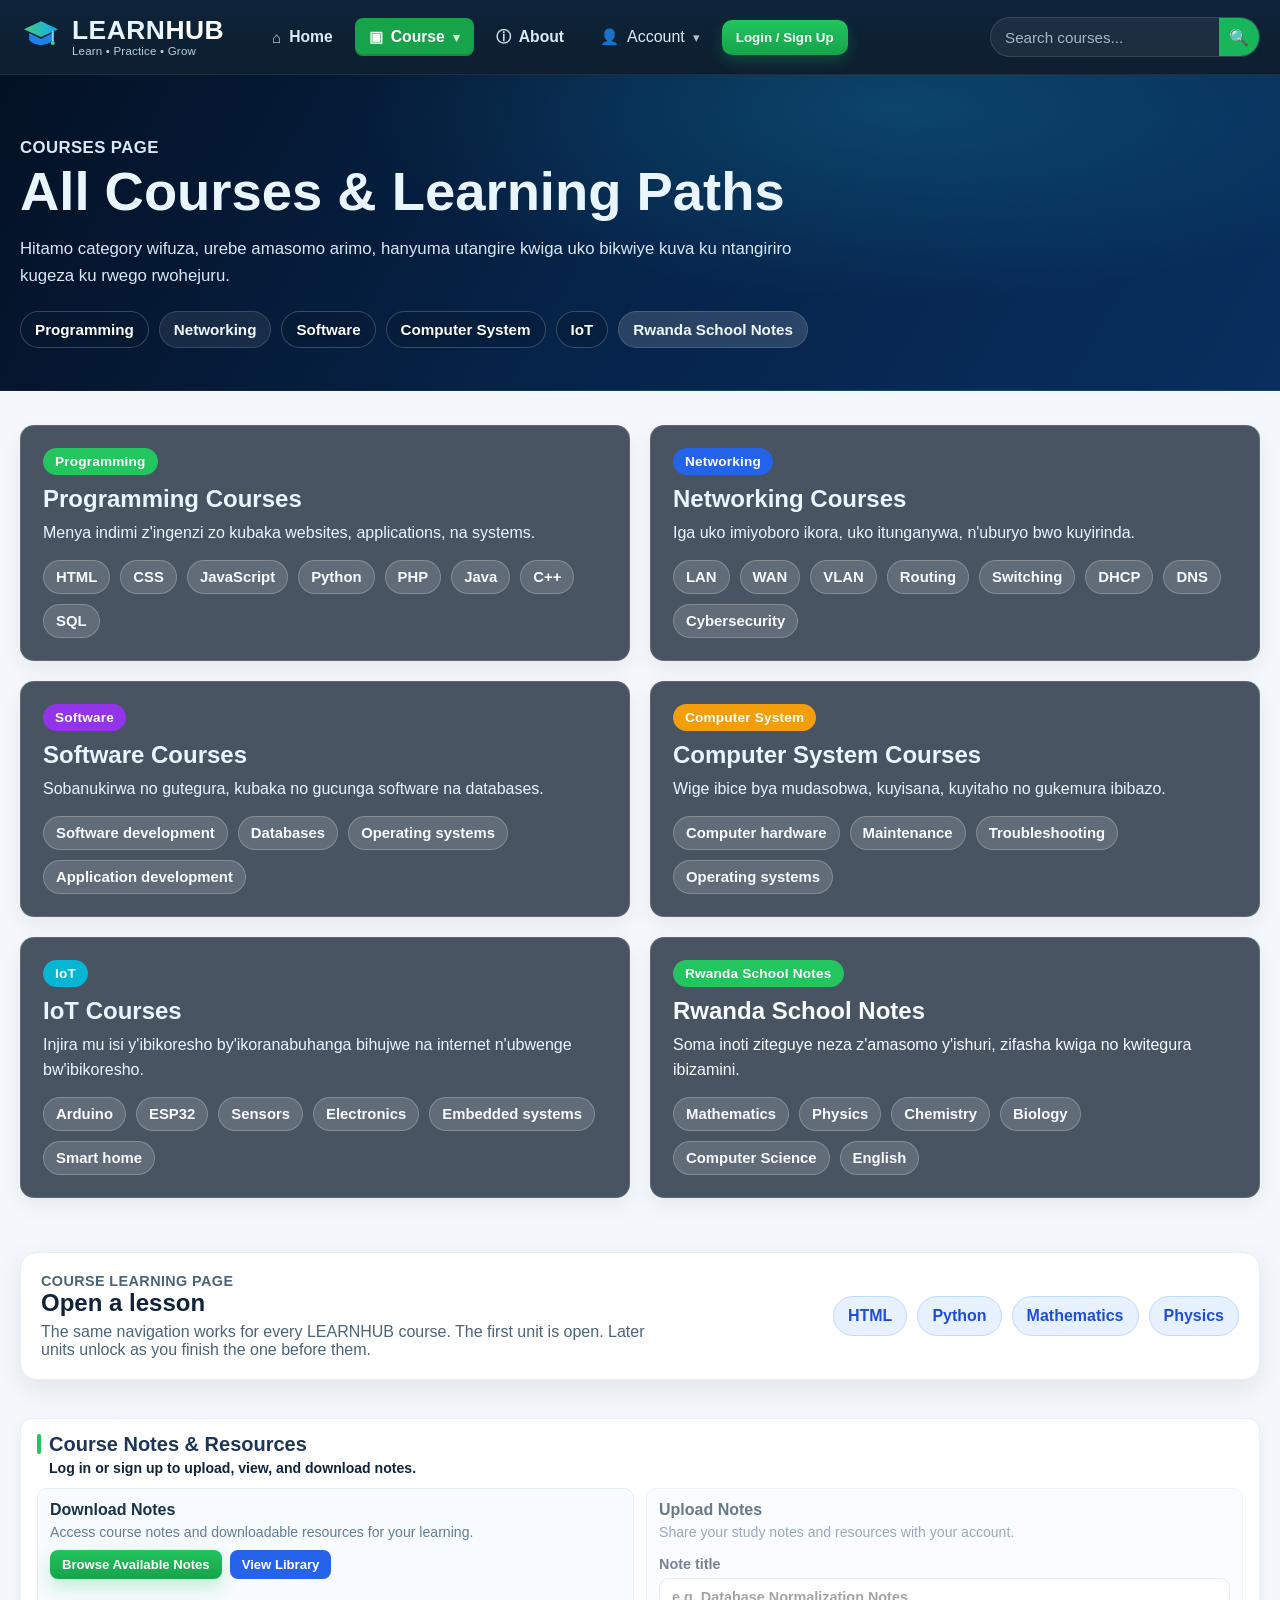
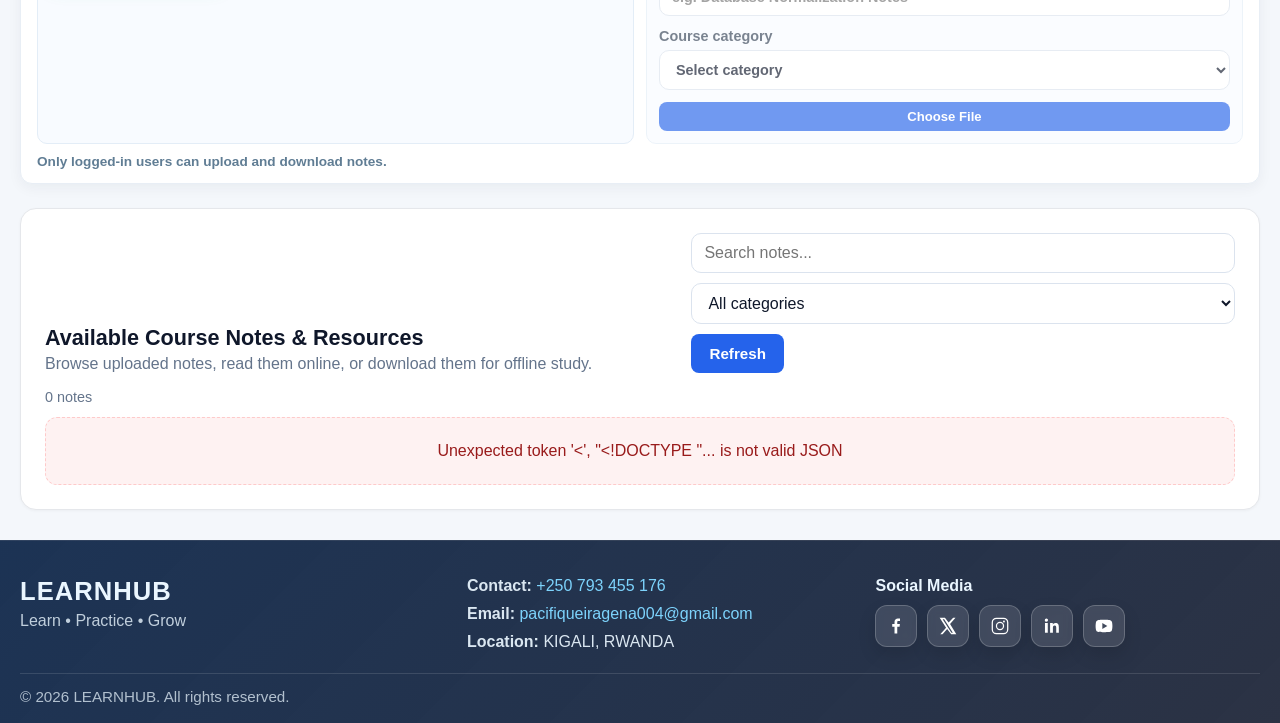
==== courses.html @ c5e8fd2b "Add files via upload" ====
<!DOCTYPE html>
<html lang="en">
<head>
  <meta charset="UTF-8">
  <meta name="viewport" content="width=device-width, initial-scale=1.0">
  <title>Courses - LEARNHUB</title>
  <link rel="stylesheet" href="../styles.css">
</head>
<body>
  <header class="site-header">
    <div class="container nav-wrap">
      <a class="brand" href="../index.html">
        <span class="brand-mark" aria-hidden="true">
          <svg viewBox="0 0 64 64" role="img" aria-label="LearnHub logo">
            <defs>
              <linearGradient id="cap" x1="0" x2="1">
                <stop offset="0" stop-color="#43d17a"/>
                <stop offset="1" stop-color="#0aa5ff"/>
              </linearGradient>
            </defs>
            <path d="M32 8 6 20l26 12 26-12L32 8Z" fill="url(#cap)"/>
            <path d="M14 26v10c0 2 8 8 18 8s18-6 18-8V26L32 35 14 26Z" fill="#1f8fff" opacity=".9"/>
            <path d="M50 24v14" stroke="#7fd3ff" stroke-width="3" stroke-linecap="round"/>
            <circle cx="50" cy="41" r="3" fill="#43d17a"/>
          </svg>
        </span>
        <span class="brand-text">
          <span class="brand-name">LEARN<span>HUB</span></span>
          <span class="brand-tag">Learn • Practice • Grow</span>
        </span>
      </a>

      <nav class="main-nav" aria-label="Primary">
        <a class="nav-link" href="../index.html"><span class="nav-icon">⌂</span> Home</a>
        <a class="nav-link active" href="courses.html"><span class="nav-icon">▣</span> Course <span class="caret">▾</span></a>
        <a class="nav-link" href="#"><span class="nav-icon">ⓘ</span> About</a>
        <div class="account-menu" data-account-menu>
          <button type="button" class="nav-link account-toggle" data-account-toggle aria-expanded="false" aria-haspopup="true">
            <span class="nav-icon">👤</span> <span data-auth-user-label>Account</span> <span class="caret">▾</span>
          </button>
          <div class="account-panel" role="menu" aria-label="Account menu">
            <div class="account-panel-header">
              <div>
                <p class="account-name" data-auth-user-name>Guest</p>
                <p class="account-role" data-auth-user-email>Not signed in</p>
              </div>
              <button type="button" class="account-close" data-account-close aria-label="Close account menu">×</button>
            </div>
            <div class="account-divider"></div>
            <a href="#" class="account-item" role="menuitem">
              <span class="account-item-left"><span class="account-item-icon">⚙</span><span>Settings</span></span>
              <span class="account-chevron">›</span>
            </a>
            <a href="#" class="account-item" role="menuitem" data-open-auth="login" data-auth-show="logged-out">
              <span class="account-item-left"><span class="account-item-icon">⇢</span><span>Login / Sign Up</span></span>
              <span class="account-chevron">›</span>
            </a>
            <a href="#" class="account-item" role="menuitem" data-logout data-auth-show="logged-in" hidden>
              <span class="account-item-left"><span class="account-item-icon">⎋</span><span>Sign Out</span></span>
              <span class="account-chevron">›</span>
            </a>
            <a href="#" class="account-item" role="menuitem">
              <span class="account-item-left"><span class="account-item-icon">📖</span><span>LeadManager Support</span></span>
              <span class="account-external">↗</span>
            </a>
            <div class="account-manager">
              <p class="account-manager-label">Account access</p>
              <p class="account-manager-name" data-auth-show="logged-out">Sign in to upload and download notes.</p>
              <p class="account-manager-name" data-auth-show="logged-in" hidden>All learning tasks are available.</p>
            </div>
          </div>
        </div>
        <button type="button" class="nav-auth-btn" data-open-auth="login" data-auth-show="logged-out">Login / Sign Up</button>
      </nav>

      <form class="search" role="search" onsubmit="event.preventDefault();">
        <input type="search" placeholder="Search courses..." aria-label="Search courses">
        <button type="submit" aria-label="Search">🔍</button>
      </form>
    </div>
  </header>

  <main class="courses-page">
    <section class="page-hero">
      <div class="container">
        <p class="page-kicker">Courses Page</p>
        <h1>All Courses &amp; Learning Paths</h1>
        <p>Hitamo category wifuza, urebe amasomo arimo, hanyuma utangire kwiga uko bikwiye kuva ku ntangiriro kugeza ku rwego rwohejuru.</p>
        <div class="quick-links" aria-label="Course categories">
          <a href="#programming">Programming</a>
          <a href="#networking">Networking</a>
          <a href="#software">Software</a>
          <a href="#computer-system">Computer System</a>
          <a href="#iot">IoT</a>
          <a href="#rwanda-school-notes">Rwanda School Notes</a>
        </div>
      </div>
    </section>

    <section class="page-section">
      <div class="container">
        <div class="category-list">
          <article class="category-card" id="programming">
            <div class="category-head">
              <span class="category-badge green">Programming</span>
              <h3>Programming Courses</h3>
            </div>
            <p>Menya indimi z'ingenzi zo kubaka websites, applications, na systems.</p>
            <ul class="topic-chips">
              <li><a href="course.php?course=html">HTML</a></li>
              <li><a href="course.php?course=css">CSS</a></li>
              <li><a href="course.php?course=javascript">JavaScript</a></li>
              <li><a href="course.php?course=python">Python</a></li>
              <li><a href="course.php?course=php">PHP</a></li>
              <li><a href="course.php?course=java">Java</a></li>
              <li><a href="course.php?course=cpp">C++</a></li>
              <li><a href="course.php?course=sql">SQL</a></li>
            </ul>
          </article>

          <article class="category-card" id="networking">
            <div class="category-head">
              <span class="category-badge blue">Networking</span>
              <h3>Networking Courses</h3>
            </div>
            <p>Iga uko imiyoboro ikora, uko itunganywa, n'uburyo bwo kuyirinda.</p>
            <ul class="topic-chips">
              <li><a href="course.php?course=lan">LAN</a></li>
              <li><a href="course.php?course=wan">WAN</a></li>
              <li><a href="course.php?course=vlan">VLAN</a></li>
              <li><a href="course.php?course=routing">Routing</a></li>
              <li><a href="course.php?course=switching">Switching</a></li>
              <li><a href="course.php?course=dhcp">DHCP</a></li>
              <li><a href="course.php?course=dns">DNS</a></li>
              <li><a href="course.php?course=cybersecurity">Cybersecurity</a></li>
            </ul>
          </article>

          <article class="category-card" id="software">
            <div class="category-head">
              <span class="category-badge purple">Software</span>
              <h3>Software Courses</h3>
            </div>
            <p>Sobanukirwa no gutegura, kubaka no gucunga software na databases.</p>
            <ul class="topic-chips">
              <li><a href="course.php?course=software-development">Software development</a></li>
              <li><a href="course.php?course=databases">Databases</a></li>
              <li><a href="course.php?course=operating-systems">Operating systems</a></li>
              <li><a href="course.php?course=application-development">Application development</a></li>
            </ul>
          </article>

          <article class="category-card" id="computer-system">
            <div class="category-head">
              <span class="category-badge orange">Computer System</span>
              <h3>Computer System Courses</h3>
            </div>
            <p>Wige ibice bya mudasobwa, kuyisana, kuyitaho no gukemura ibibazo.</p>
            <ul class="topic-chips">
              <li><a href="course.php?course=computer-hardware">Computer hardware</a></li>
              <li><a href="course.php?course=maintenance">Maintenance</a></li>
              <li><a href="course.php?course=troubleshooting">Troubleshooting</a></li>
              <li><a href="course.php?course=computer-systems-os">Operating systems</a></li>
            </ul>
          </article>

          <article class="category-card" id="iot">
            <div class="category-head">
              <span class="category-badge teal">IoT</span>
              <h3>IoT Courses</h3>
            </div>
            <p>Injira mu isi y'ibikoresho by'ikoranabuhanga bihujwe na internet n'ubwenge bw'ibikoresho.</p>
            <ul class="topic-chips">
              <li><a href="course.php?course=arduino">Arduino</a></li>
              <li><a href="course.php?course=esp32">ESP32</a></li>
              <li><a href="course.php?course=sensors">Sensors</a></li>
              <li><a href="course.php?course=electronics">Electronics</a></li>
              <li><a href="course.php?course=embedded-systems">Embedded systems</a></li>
              <li><a href="course.php?course=smart-home">Smart home</a></li>
            </ul>
          </article>

          <article class="category-card" id="rwanda-school-notes">
            <div class="category-head">
              <span class="category-badge green">Rwanda School Notes</span>
              <h3>Rwanda School Notes</h3>
            </div>
            <p>Soma inoti ziteguye neza z'amasomo y'ishuri, zifasha kwiga no kwitegura ibizamini.</p>
            <ul class="topic-chips">
              <li><a href="course.php?course=mathematics-notes">Mathematics</a></li>
              <li><a href="course.php?course=physics-notes">Physics</a></li>
              <li><a href="course.php?course=chemistry-notes">Chemistry</a></li>
              <li><a href="course.php?course=biology-notes">Biology</a></li>
              <li><a href="course.php?course=computer-science-notes">Computer Science</a></li>
              <li><a href="course.php?course=english-notes">English</a></li>
            </ul>
          </article>
        </div>
      </div>
    </section>

    <section class="page-section">
      <div class="container">
        <div class="learning-shortcuts">
          <div>
            <p class="page-kicker">Course learning page</p>
            <h2>Open a lesson</h2>
            <p>The same navigation works for every LEARNHUB course. The first unit is open. Later units unlock as you finish the one before them.</p>
          </div>
          <div class="shortcut-row">
            <a href="course.php?course=html">HTML</a>
            <a href="course.php?course=python">Python</a>
            <a href="course.php?course=mathematics">Mathematics</a>
            <a href="course.php?course=physics">Physics</a>
          </div>
        </div>
      </div>
    </section>

    <section class="page-section notes-footer-section" id="notes">
      <div class="container">
        <div class="notes-app" data-notes-app>
          <div class="notes-access notes-compact">
            <div class="notes-access-head">
              <div>
                <h2><span class="accent-bar"></span>Course Notes &amp; Resources</h2>
                <p class="auth-status" data-notes-auth-status>Log in or sign up to upload and download notes.</p>
              </div>
            </div>
            <div class="notes-actions">
              <div class="notes-card">
                <h3>Download Notes</h3>
                <p>Access course notes and downloadable resources for your learning.</p>
                <div class="notes-btn-row">
                  <a href="#available-notes" class="btn btn-primary small">Browse Available Notes</a>
                  <a href="#available-notes" class="btn btn-secondary-dark small">View Library</a>
                </div>
              </div>
              <div class="notes-card" data-notes-auth-required>
                <h3>Upload Notes</h3>
                <p>Share your study notes and resources with your account.</p>
                <div class="notes-upload-form">
                  <label class="notes-field"><span>Note title</span><input type="text" data-note-title maxlength="200" placeholder="e.g. Database Normalization Notes"></label>
                  <label class="notes-field"><span>Course category</span>
                    <select data-note-category>
                      <option value="">Select category</option>
                      <option value="Programming">Programming</option>
                      <option value="Networking">Networking</option>
                      <option value="Software">Software</option>
                      <option value="Computer System">Computer System</option>
                      <option value="IoT">IoT</option>
                      <option value="Rwanda School Notes">Rwanda School Notes</option>
                      <option value="Other">Other</option>
                    </select>
                  </label>
                  <input type="file" data-note-file accept=".pdf,.doc,.docx,.ppt,.pptx,.txt,.jpg,.png" class="visually-hidden-file">
                  <button type="button" class="btn btn-secondary-dark small" data-note-pick>Choose File</button>
                  <div class="note-selected" data-note-selected style="display:none;">
                    <strong data-note-selected-name></strong>
                    <div class="note-selected-meta" data-note-selected-meta></div>
                  </div>
                  <button type="button" class="btn btn-primary small note-upload-submit" data-note-upload-btn style="display:none;">Upload Notes</button>
                  <div class="note-progress" data-note-progress style="display:none;">
                    <div class="note-progress-track"><div class="note-progress-bar" data-note-progress-bar></div></div>
                    <div class="note-progress-text" data-note-progress-text></div>
                  </div>
                  <div class="notes-msg" data-note-upload-msg style="display:none;"></div>
                </div>
              </div>
            </div>
            <p class="protected-hint" data-auth-show="logged-out">Only logged-in users can upload and download notes.</p>
          </div>

          <section class="notes-library" id="available-notes" aria-label="Available Course Notes and Resources">
            <div class="notes-library-head">
              <div>
                <h3>Available Course Notes &amp; Resources</h3>
                <p>Browse uploaded notes, read them online, or download them for offline study.</p>
              </div>
              <div class="notes-library-controls">
                <input type="search" data-notes-search placeholder="Search notes..." aria-label="Search notes">
                <select data-notes-filter aria-label="Filter by category">
                  <option value="all">All categories</option>
                  <option value="Programming">Programming</option>
                  <option value="Networking">Networking</option>
                  <option value="Software">Software</option>
                  <option value="Computer System">Computer System</option>
                  <option value="IoT">IoT</option>
                  <option value="Rwanda School Notes">Rwanda School Notes</option>
                  <option value="Other">Other</option>
                </select>
                <button type="button" class="btn btn-secondary-dark small" data-notes-refresh>Refresh</button>
              </div>
            </div>
            <div class="notes-count" data-notes-count>0 notes</div>
            <div class="notes-list" data-notes-list><div class="notes-empty">Loading notes...</div></div>
          </section>

          <section class="note-reader" data-note-reader style="display:none;" aria-label="Note reader">
            <div class="note-reader-head">
              <div>
                <h3 data-reader-title>Note title</h3>
                <p class="note-reader-meta" data-reader-meta></p>
              </div>
              <div class="note-reader-controls">
                <button type="button" class="btn btn-secondary-dark small" data-reader-prev>Previous</button>
                <button type="button" class="btn btn-secondary-dark small" data-reader-next>Next</button>
                <button type="button" class="btn btn-secondary-dark small" data-reader-zoom-out" aria-label="Zoom out">-</button>
                <span class="reader-zoom-label" data-reader-zoom-label>100%</span>
                <button type="button" class="btn btn-secondary-dark small" data-reader-zoom-in" aria-label="Zoom in">+</button>
                <a class="btn btn-primary small" data-reader-download href="#" download>Download</a>
                <button type="button" class="btn btn-secondary-dark small" data-reader-close>Close Reader</button>
              </div>
            </div>
            <div class="note-reader-body" data-reader-body></div>
          </section>
        </div>
      </div>
    </section>

  </main>

  <footer class="site-footer">
    <div class="container footer-content">
      <div class="footer-brand">
        <h2>LEARNHUB</h2>
        <p>Learn • Practice • Grow</p>
      </div>
      <div class="footer-details">
        <p><strong>Contact:</strong> <a href="tel:+250793455176">+250 793 455 176</a></p>
        <p><strong>Email:</strong> <a href="mailto:pacifiqueiragena004@gmail.com">pacifiqueiragena004@gmail.com</a></p>
        <p><strong>Location:</strong> KIGALI, RWANDA</p>
      </div>
      <div class="footer-social">
        <p class="footer-social-title">Social Media</p>
        <div class="social-icons" aria-label="Social media links">
          <a href="#" aria-label="Facebook" class="social-icon">
            <svg viewBox="0 0 24 24" aria-hidden="true"><path fill="currentColor" d="M13.5 21v-8.25h2.77l.41-3.22H13.5V7.47c0-.93.26-1.57 1.6-1.57h1.71V3.02c-.3-.04-1.3-.13-2.47-.13-2.44 0-4.11 1.49-4.11 4.23v2.41H7.47v3.22h2.76V21h3.27Z"/></svg>
          </a>
          <a href="#" aria-label="X" class="social-icon">
            <svg viewBox="0 0 24 24" aria-hidden="true"><path fill="currentColor" d="M18.244 2H21l-6.53 7.46L22 22h-6.172l-4.833-6.32L5.464 22H2.706l6.985-7.98L2 2h6.328l4.37 5.777L18.244 2Zm-2.163 17.97h1.713L7.405 3.923H5.567l10.514 16.047Z"/></svg>
          </a>
          <a href="#" aria-label="Instagram" class="social-icon">
            <svg viewBox="0 0 24 24" aria-hidden="true"><path fill="currentColor" d="M7.75 2h8.5A5.75 5.75 0 0 1 22 7.75v8.5A5.75 5.75 0 0 1 16.25 22h-8.5A5.75 5.75 0 0 1 2 16.25v-8.5A5.75 5.75 0 0 1 7.75 2Zm0 1.5A4.25 4.25 0 0 0 3.5 7.75v8.5a4.25 4.25 0 0 0 4.25 4.25h8.5a4.25 4.25 0 0 0 4.25-4.25v-8.5a4.25 4.25 0 0 0-4.25-4.25h-8.5Zm8.88 1.94a1.13 1.13 0 1 1 0 2.25 1.13 1.13 0 0 1 0-2.25ZM12 7a5 5 0 1 1 0 10 5 5 0 0 1 0-10Zm0 1.5a3.5 3.5 0 1 0 0 7 3.5 3.5 0 0 0 0-7Z"/></svg>
          </a>
          <a href="#" aria-label="LinkedIn" class="social-icon">
            <svg viewBox="0 0 24 24" aria-hidden="true"><path fill="currentColor" d="M6.94 8.5H3.56V20h3.38V8.5ZM5.25 3A1.97 1.97 0 1 0 5.3 6.94 1.97 1.97 0 0 0 5.25 3ZM20.44 20h-3.37v-5.59c0-1.33-.03-3.04-1.85-3.04-1.86 0-2.14 1.45-2.14 2.94V20H9.71V8.5h3.23v1.57h.05c.45-.85 1.55-1.75 3.19-1.75 3.41 0 4.04 2.24 4.04 5.16V20h.22Z"/></svg>
          </a>
          <a href="#" aria-label="YouTube" class="social-icon">
            <svg viewBox="0 0 24 24" aria-hidden="true"><path fill="currentColor" d="M21.6 7.2a3 3 0 0 0-2.11-2.12C17.63 4.58 12 4.58 12 4.58s-5.63 0-7.49.5A3 3 0 0 0 2.4 7.2 31.4 31.4 0 0 0 1.9 12c0 1.61.17 3.21.5 4.8a3 3 0 0 0 2.11 2.12c1.86.5 7.49.5 7.49.5s5.63 0 7.49-.5a3 3 0 0 0 2.11-2.12c.33-1.59.5-3.19.5-4.8 0-1.61-.17-3.21-.5-4.8ZM10 15.5v-7l6 3.5-6 3.5Z"/></svg>
          </a>
        </div>
      </div>
    </div>
    <div class="container footer-bottom">
      <p>&copy; 2026 LEARNHUB. All rights reserved.</p>
    </div>
  </footer>

  <div class="auth-modal" data-auth-modal aria-hidden="true">
    <div class="auth-dialog" role="dialog" aria-modal="true" aria-label="Login or Sign Up">
      <button type="button" class="auth-close" data-close-auth aria-label="Close">×</button>
      <h2>Welcome to LEARNHUB</h2>
      <p class="auth-subtitle">Login or create an account to upload and download notes. All tasks are available for logged-in users.</p>
      <div class="auth-tabs">
        <button type="button" class="auth-tab active" data-auth-tab="login">Login</button>
        <button type="button" class="auth-tab" data-auth-tab="signup">Sign Up</button>
      </div>
      <p class="auth-message" data-auth-message></p>
      <form class="auth-form active" data-auth-form="login">
        <label>Email<input type="email" name="email" required placeholder="you@example.com"></label>
        <label>Password<input type="password" name="password" required placeholder="Your password"></label>
        <button type="submit" class="btn btn-primary auth-submit">Login</button>
      </form>
      <form class="auth-form" data-auth-form="signup">
        <input type="hidden" name="role" value="student">
        <div class="role-select-grid" aria-label="Account type">
          <button type="button" class="role-select-card selected" data-role-select="student">
            <span class="role-select-icon"><i class="fa-solid fa-user-graduate"></i></span>
            <strong>Student Account</strong>
            <span>Access courses, read lessons, download notes, complete quizzes, and track your progress.</span>
          </button>
          <button type="button" class="role-select-card" data-role-select="teacher">
            <span class="role-select-icon"><i class="fa-solid fa-chalkboard-user"></i></span>
            <strong>Teacher Account</strong>
            <span>Upload and organize notes, manage materials, and view student learning progress after admin approval.</span>
          </button>
        </div>
        <p class="role-select-note">Teacher accounts require administrator approval before teacher privileges become active.</p>
        <label>Full Name<input type="text" name="name" required placeholder="Your name"></label>
        <label>Email<input type="email" name="email" required placeholder="you@example.com"></label>
        <label>Password<input type="password" name="password" required minlength="4" placeholder="Create a password"></label>
        <button type="submit" class="btn btn-primary auth-submit">Create Account</button>
      </form>
    </div>
  </div>

  <script src="../script.js"></script>
  <script src="resources.js"></script>
</body>
</html>
---- styles.css ----
:root {
  --bg-deep: #061933;
  --bg-deeper: #041124;
  --nav: #081a2b;
  --nav-2: #0b2942;
  --text: #eaf6ff;
  --muted: #b9d2e6;
  --green: #22c55e;
  --green-dark: #16a34a;
  --blue: #0ea5e9;
  --panel: #ffffff;
  --border: #e7edf3;
  --shadow: 0 10px 30px rgba(9, 30, 66, 0.08);
}

* { box-sizing: border-box; }

html, body {
  margin: 0;
  padding: 0;
  font-family: "Segoe UI", Tahoma, Geneva, Verdana, sans-serif;
  color: #10233b;
  background: #f4f7fb;
}

a { color: inherit; text-decoration: none; }

.container {
  width: min(1240px, calc(100% - 40px));
  margin: 0 auto;
}

/* Header */
.site-header {
  position: sticky;
  top: 0;
  z-index: 20;
  background: linear-gradient(180deg, rgba(9, 31, 53, 0.98), rgba(8, 26, 43, 0.98));
  border-bottom: 1px solid rgba(255,255,255,0.06);
  backdrop-filter: blur(6px);
}

.nav-wrap {
  min-height: 74px;
  display: flex;
  align-items: center;
  gap: 18px;
}

.brand {
  display: flex;
  align-items: center;
  gap: 10px;
  min-width: 220px;
}

.brand-mark svg {
  width: 42px;
  height: 42px;
  display: block;
}

.brand-text { display: flex; flex-direction: column; line-height: 1.05; }
.brand-name {
  font-size: 1.65rem;
  font-weight: 800;
  letter-spacing: 0.5px;
  color: #e8f4ff;
}
.brand-name span { color: #ffffff; }
.brand-tag {
  font-size: 0.72rem;
  color: #b8cfe3;
  letter-spacing: 0.2px;
}

.main-nav {
  display: flex;
  align-items: center;
  gap: 8px;
  flex: 1;
}

.nav-link {
  color: #d9eaf7;
  padding: 10px 14px;
  border-radius: 8px;
  font-weight: 600;
  font-size: 0.98rem;
  display: inline-flex;
  align-items: center;
  gap: 8px;
  white-space: nowrap;
}
.nav-link:hover { background: rgba(255,255,255,0.06); }
.nav-link.active {
  background: #16a34a;
  color: #fff;
  box-shadow: inset 0 -2px 0 rgba(0,0,0,0.12);
}
.nav-icon { font-size: 0.95rem; opacity: 0.95; }
.caret { font-size: 0.8rem; opacity: 0.8; }

.search {
  display: flex;
  align-items: center;
  background: rgba(255,255,255,0.06);
  border: 1px solid rgba(255,255,255,0.12);
  border-radius: 999px;
  overflow: hidden;
  min-width: 270px;
}
.search input {
  background: transparent;
  border: none;
  outline: none;
  color: #eef7ff;
  padding: 10px 14px;
  width: 100%;
  font-size: 0.95rem;
}
.search input::placeholder { color: #9fb8cc; }
.search button {
  border: none;
  background: #18b65a;
  color: #fff;
  height: 38px;
  width: 46px;
  cursor: pointer;
  font-size: 1rem;
}

/* Hero */
.hero {
  position: relative;
  overflow: hidden;
  color: var(--text);
  background:
    radial-gradient(1200px 500px at 70% 20%, rgba(34, 211, 238, 0.18), transparent 60%),
    radial-gradient(700px 400px at 20% 30%, rgba(56, 189, 248, 0.12), transparent 60%),
    linear-gradient(120deg, #041124 0%, #062247 45%, #082f5f 100%);
  min-height: 520px;
}
.hero-bg { position: absolute; inset: 0; pointer-events: none; }
.grid-glow {
  position: absolute; inset: 0;
  background-image:
    linear-gradient(rgba(120, 200, 255, 0.05) 1px, transparent 1px),
    linear-gradient(90deg, rgba(120, 200, 255, 0.05) 1px, transparent 1px);
  background-size: 48px 48px;
  mask-image: radial-gradient(circle at 55% 45%, black 0%, transparent 75%);
  opacity: 0.35;
}
.network-glow {
  position: absolute;
  right: 8%;
  top: 8%;
  width: 520px;
  height: 420px;
  background: radial-gradient(circle, rgba(34,211,238,0.22) 0%, rgba(34,211,238,0.05) 35%, transparent 70%);
  filter: blur(2px);
}

.hero-grid {
  position: relative;
  display: grid;
  grid-template-columns: 1.05fr 1.25fr;
  gap: 20px;
  align-items: center;
  padding: 42px 0 70px;
}
.hero-copy { max-width: 560px; }
.eyebrow {
  margin: 0 0 4px;
  font-size: clamp(2rem, 4vw, 3.4rem);
  font-weight: 700;
  color: #f3f9ff;
}
.hero h1 {
  margin: 0;
  font-size: clamp(3rem, 7vw, 5.6rem);
  line-height: 0.95;
  letter-spacing: 1px;
  font-weight: 900;
}
.hero h1 .learn { color: #ffffff; }
.hero h1 .hub { color: #37d86d; margin-left: 6px; }
.lead {
  margin: 18px 0 14px;
  color: #d8e9f6;
  font-size: 1.02rem;
  line-height: 1.55;
  max-width: 520px;
}
.tagline {
  margin: 0 0 22px;
  color: #66f08f;
  font-weight: 700;
  display: flex;
  align-items: center;
  gap: 10px;
}
.tag-icon {
  color: #66f08f;
  font-size: 1.2rem;
  transform: skewX(-12deg);
}
.hero-actions { display: flex; gap: 14px; flex-wrap: wrap; }

.btn {
  display: inline-flex;
  align-items: center;
  justify-content: center;
  gap: 10px;
  padding: 13px 22px;
  border-radius: 10px;
  font-weight: 700;
  font-size: 1rem;
  transition: transform .15s ease, box-shadow .15s ease, background .15s ease;
}
.btn:hover { transform: translateY(-1px); }
.btn-primary {
  background: linear-gradient(180deg, #22c55e, #16a34a);
  color: #fff;
  box-shadow: 0 8px 18px rgba(34, 197, 94, 0.25);
}
.btn-secondary {
  color: #eaf6ff;
  border: 1.5px solid rgba(255,255,255,0.55);
  background: rgba(255,255,255,0.03);
}
.play {
  display: inline-grid;
  place-items: center;
  width: 22px;
  height: 22px;
  border: 2px solid #fff;
  border-radius: 50%;
  font-size: 0.7rem;
  padding-left: 2px;
}
.btn.small { padding: 11px 18px; font-size: 0.95rem; border-radius: 8px; }

/* Hero visual collage */
.hero-visual {
  position: relative;
  min-height: 420px;
}
.code-card {
  position: absolute;
  top: 0;
  left: 0;
  width: 360px;
  background: rgba(10, 25, 45, 0.72);
  border: 1px solid rgba(120, 200, 255, 0.35);
  border-radius: 10px;
  box-shadow: 0 12px 30px rgba(0,0,0,0.35), inset 0 0 0 1px rgba(255,255,255,0.02);
  overflow: hidden;
  z-index: 2;
}
.code-card pre { margin: 0; padding: 14px 16px 16px; overflow: hidden; }
.code-card code { font-family: Consolas, "Courier New", monospace; font-size: 0.9rem; line-height: 1.45; color: #d7eaff; }
.code-card .n { color: #7aa2c7; display: inline-block; width: 18px; margin-right: 8px; }
.code-card .k { color: #7dd3fc; }
.code-card .f { color: #a7f3d0; }
.code-card .b { color: #fde68a; }
.code-card .s { color: #86efac; }

.orbital {
  position: absolute;
  inset: 0;
}
.network-svg {
  position: absolute;
  top: 10px;
  left: 120px;
  width: 420px;
  height: 320px;
  opacity: 0.95;
  filter: drop-shadow(0 0 18px rgba(56, 189, 248, 0.2));
}
.device {
  position: absolute;
  border-radius: 10px;
  box-shadow: 0 10px 25px rgba(0,0,0,0.35);
}
.laptop {
  right: 145px;
  top: 110px;
  width: 210px;
  z-index: 3;
}
.laptop .screen {
  height: 120px;
  background: linear-gradient(160deg, #0b3c63, #0e7490);
  border: 4px solid #263445;
  border-bottom-width: 10px;
  border-radius: 10px 10px 4px 4px;
  position: relative;
  overflow: hidden;
}
.screen-grid {
  position: absolute; inset: 0;
  background-image: linear-gradient(rgba(255,255,255,0.12) 1px, transparent 1px), linear-gradient(90deg, rgba(255,255,255,0.12) 1px, transparent 1px);
  background-size: 22px 22px;
  opacity: 0.35;
}
.screen-node {
  position: absolute; width: 10px; height: 10px; border-radius: 50%; background: #7cf5ff; box-shadow: 0 0 10px #7cf5ff;
}
.screen-node.n1 { top: 25px; left: 40px; }
.screen-node.n2 { top: 55px; left: 105px; background: #a7f3d0; box-shadow: 0 0 10px #a7f3d0; }
.screen-node.n3 { top: 30px; right: 35px; }
.screen-lines::before, .screen-lines::after {
  content: ""; position: absolute; left: 45px; top: 30px; width: 65px; height: 2px; background: rgba(255,255,255,0.7); transform: rotate(20deg);
  box-shadow: 55px 20px 0 rgba(255,255,255,0.7);
}
.laptop .base {
  height: 14px;
  margin: 0 auto;
  width: 240px;
  margin-left: -15px;
  background: linear-gradient(#8b97a8, #5f6b7a);
  border-radius: 0 0 14px 14px;
}

.board {
  left: 190px;
  bottom: 55px;
  width: 120px;
  height: 75px;
  background: linear-gradient(160deg, #0f766e, #115e59);
  border: 2px solid #134e4a;
  padding: 10px;
  z-index: 2;
}
.chip { width: 22px; height: 18px; background: #111827; border: 1px solid #334155; border-radius: 3px; position: absolute; }
.chip.big { width: 34px; height: 26px; left: 12px; top: 22px; }
.board .chip:nth-child(2) { right: 14px; top: 12px; }
.board .chip:nth-child(3) { right: 16px; bottom: 10px; }
.wire { position: absolute; height: 4px; border-radius: 4px; }
.wire.w1 { width: 50px; background: #ef4444; left: -30px; top: 28px; transform: rotate(-20deg); }
.wire.w2 { width: 46px; background: #3b82f6; left: -28px; top: 42px; transform: rotate(10deg); }
.wire.w3 { width: 40px; background: #f59e0b; left: -20px; top: 56px; transform: rotate(30deg); }
.led { position: absolute; width: 8px; height: 8px; border-radius: 50%; background: #22d3ee; right: 42px; top: 34px; box-shadow: 0 0 8px #22d3ee; }

.robot {
  right: 15px;
  bottom: 42px;
  width: 150px;
  height: 95px;
  background: transparent;
  box-shadow: none;
  z-index: 3;
}
.robot-board {
  position: absolute; left: 18px; top: 8px; right: 18px; bottom: 24px;
  background: linear-gradient(160deg, #dc2626, #991b1b);
  border-radius: 10px;
  border: 2px solid #7f1d1d;
}
.robot-board::before, .robot-board::after {
  content: ""; position: absolute; width: 26px; height: 26px; background: #e5e7eb; border-radius: 50%; border: 4px solid #374151; top: 18px;
}
.robot-board::before { left: 18px; }
.robot-board::after { right: 18px; }
.wheel {
  position: absolute; bottom: 0; width: 34px; height: 34px; background: #111827; border-radius: 50%; border: 4px solid #4b5563;
}
.wheel.left { left: 5px; }
.wheel.right { right: 5px; }
.sensor { position: absolute; width: 10px; height: 10px; background: #38bdf8; border-radius: 2px; top: 0; box-shadow: 0 0 8px rgba(56,189,248,.8); }
.sensor.s1 { left: 52px; }
.sensor.s2 { right: 52px; }

.chip-stack {
  position: absolute; right: 210px; bottom: 20px; display: grid; gap: 8px; z-index: 2;
}
.chip-stack span {
  width: 70px; height: 18px; border-radius: 4px; background: linear-gradient(#334155, #0f172a);
  border: 1px solid #64748b; box-shadow: 0 4px 10px rgba(0,0,0,.3);
}

.future-copy {
  position: absolute;
  top: 10px;
  right: 10px;
  text-align: left;
  z-index: 4;
  transform: rotate(-2deg);
}
.future-copy p {
  margin: 0;
  font-weight: 900;
  font-size: 2.2rem;
  line-height: 1.05;
  color: #fff;
  text-shadow: 0 2px 0 rgba(0,0,0,0.15), 0 8px 18px rgba(0,0,0,0.25);
  font-family: "Segoe Script", "Comic Sans MS", cursive;
}
.future-copy .line2 {
  color: #f4d35e;
  font-size: 2.5rem;
  margin-top: 2px;
  text-decoration: underline;
  text-decoration-thickness: 4px;
  text-underline-offset: 4px;
  text-decoration-color: #3ddc84;
}

/* Features strip */
.features-strip {
  margin-top: -38px;
  position: relative;
  z-index: 5;
}
.features-card {
  background: #fff;
  border: 1px solid var(--border);
  border-radius: 14px;
  box-shadow: var(--shadow);
  padding: 18px 20px;
  display: grid;
  grid-template-columns: repeat(5, 1fr);
  gap: 10px;
}
.feature {
  display: flex;
  align-items: center;
  gap: 12px;
  padding: 8px 10px;
}
.feature h3 { margin: 0; font-size: 1rem; color: #17324d; }
.feature p { margin: 2px 0 0; color: #6b8298; font-size: 0.92rem; }
.feature-icon {
  width: 46px; height: 46px; border-radius: 12px; display: grid; place-items: center;
  font-size: 1.2rem; font-weight: 700; flex: 0 0 auto;
}
.feature-icon.blue { background: #e8f2ff; color: #2563eb; }
.feature-icon.purple { background: #f1e8ff; color: #7c3aed; font-size: 1rem; }
.feature-icon.green { background: #e8fbef; color: #16a34a; }
.feature-icon.gold { background: #fff4db; color: #d97706; }
.feature-icon.teal { background: #e7fbf7; color: #0f766e; }

/* Courses */
.courses { padding: 34px 0 60px; }
.courses-head {
  display: flex;
  align-items: flex-end;
  justify-content: space-between;
  gap: 20px;
  margin-bottom: 22px;
}
.courses-head h2 {
  margin: 0;
  font-size: 2.4rem;
  color: #1d3557;
  display: flex;
  align-items: center;
  gap: 12px;
}
.accent-bar { width: 5px; height: 34px; background: #22c55e; border-radius: 4px; display: inline-block; }
.courses-head p { margin: 8px 0 0 17px; color: #607d94; font-size: 1.05rem; }

.course-grid {
  display: grid;
  grid-template-columns: repeat(3, 1fr);
  gap: 22px;
}
.course-card {
  background: #fff;
  border: 1px solid #e8eef5;
  border-radius: 14px;
  overflow: hidden;
  box-shadow: 0 8px 22px rgba(16, 35, 59, 0.06);
}
.course-media {
  height: 150px;
  display: flex;
  align-items: center;
  justify-content: center;
  position: relative;
  overflow: hidden;
}
.course-media.prog { background: linear-gradient(135deg, #0f172a, #1e293b); }
.course-media.net { background: linear-gradient(135deg, #1d4ed8, #2563eb); }
.course-media.soft { background: linear-gradient(135deg, #334155, #475569); }
.course-media.sys { background: linear-gradient(135deg, #0ea5e9, #0284c7); }
.course-media.iot { background: linear-gradient(135deg, #0f766e, #14b8a6); }
.course-media.other { background: linear-gradient(135deg, #334155, #64748b); }

.media-art {
  color: #fff;
  font-weight: 800;
  font-size: 2rem;
  position: relative;
  z-index: 1;
}
.course-media::before {
  content: "";
  position: absolute;
  inset: 0;
  background:
    radial-gradient(circle at 20% 30%, rgba(255,255,255,0.18), transparent 30%),
    radial-gradient(circle at 80% 70%, rgba(255,255,255,0.12), transparent 35%);
}
.code-art { font-family: Consolas, monospace; color: #86efac; text-shadow: 0 0 18px rgba(134,239,172,.3); }
.soft-art { font-family: Consolas, monospace; color: #c4b5fd; }
.net-art, .iot-art, .sys-art, .book-art {
  width: 100%;
  height: 100%;
}
.net-art::before {
  content: "";
  position: absolute; inset: 18px 28px;
  border: 2px solid rgba(255,255,255,0.6);
  border-radius: 12px;
  box-shadow: inset 0 0 0 18px rgba(255,255,255,0.05);
}
.net-art::after {
  content: "";
  position: absolute; left: 50%; top: 50%; width: 10px; height: 10px; margin: -5px; background: #fff; border-radius: 50%;
  box-shadow: -55px -22px 0 #fff, 55px -22px 0 #fff, -55px 22px 0 #fff, 55px 22px 0 #fff, 0 -38px 0 #fff, 0 38px 0 #fff;
}
.iot-art::before {
  content: "";
  position: absolute; left: 50%; top: 50%; width: 84px; height: 54px; transform: translate(-50%, -50%);
  background: #115e59; border: 3px solid #99f6e4; border-radius: 8px;
  box-shadow: -58px 0 0 -18px #134e4a, 58px 0 0 -18px #134e4a;
}
.iot-art::after {
  content: "";
  position: absolute; left: 50%; top: 50%; width: 16px; height: 16px; transform: translate(-50%, -50%);
  background: #ccfbf1; border-radius: 3px;
  box-shadow: -70px -10px 0 4px #f97316, -70px 16px 0 4px #38bdf8, 70px -8px 0 4px #22c55e;
}
.sys-art::before {
  content: "";
  position: absolute; left: 50%; top: 50%; width: 140px; height: 86px; transform: translate(-50%, -45%);
  background: #e2e8f0; border-radius: 8px; border: 4px solid #334155;
  box-shadow: 0 18px 0 -8px #334155;
}
.sys-art::after {
  content: "";
  position: absolute; left: calc(50% + 48px); top: 30px; width: 34px; height: 88px;
  background: linear-gradient(#475569, #1e293b); border-radius: 5px;
  box-shadow: inset 0 10px 0 rgba(255,255,255,0.1);
}
.book-art::before {
  content: "";
  position: absolute; left: 50%; top: 50%; width: 110px; height: 76px; transform: translate(-50%, -40%);
  background: linear-gradient(90deg, #0b4ea2 0 50%, #1565c0 50% 100%);
  border-radius: 6px;
  box-shadow: 0 10px 0 rgba(0,0,0,0.15);
}
.book-art::after {
  content: "";
  position: absolute; left: 50%; top: 28px; width: 4px; height: 80px; transform: translateX(-50%);
  background: rgba(255,255,255,0.7);
}

.course-body { padding: 16px 18px 18px; }
.course-body h3 { margin: 0; font-size: 1.55rem; color: #18324a; }
.course-body p { margin: 8px 0 16px; color: #607d94; line-height: 1.45; min-height: 44px; }
.explore {
  display: inline-flex;
  align-items: center;
  gap: 6px;
  padding: 9px 18px;
  border-radius: 8px;
  font-weight: 700;
  color: #fff;
}
.explore span { font-size: 1rem; }
.explore.green { background: #22c55e; }
.explore.blue { background: #2563eb; }
.explore.purple { background: #9333ea; }
.explore.orange { background: #f59e0b; }
.explore.teal { background: #06b6d4; }
.explore.pink { background: #ec4899; }

/* Courses page */
.courses-page { background: #f4f7fb; }
.page-hero {
  color: #eaf6ff;
  padding: 46px 0 42px;
  background:
    radial-gradient(900px 320px at 70% 10%, rgba(34,211,238,0.18), transparent 60%),
    linear-gradient(120deg, #041124 0%, #062247 45%, #082f5f 100%);
  border-bottom: 1px solid rgba(255,255,255,0.06);
}
.page-kicker {
  margin: 0 0 8px;
  color: #86efac;
  font-weight: 700;
  letter-spacing: 0.4px;
  text-transform: uppercase;
  font-size: 0.9rem;
}
.page-hero h1 {
  margin: 0;
  font-size: clamp(2rem, 4.8vw, 3.4rem);
  line-height: 1.1;
}
.page-hero p {
  margin: 14px 0 0;
  max-width: 780px;
  color: #d8e9f6;
  font-size: 1.05rem;
  line-height: 1.6;
}
.quick-links {
  margin-top: 22px;
  display: flex;
  flex-wrap: wrap;
  gap: 10px;
}
.quick-links a {
  padding: 9px 14px;
  border-radius: 999px;
  background: rgba(255,255,255,0.08);
  border: 1px solid rgba(255,255,255,0.14);
  color: #f1f9ff;
  font-weight: 600;
  font-size: 0.95rem;
}
.quick-links a:hover { background: rgba(255,255,255,0.14); }

.page-section { padding: 34px 0 20px; }
.page-section.alt { padding-top: 10px; padding-bottom: 60px; }
.section-title-row { margin-bottom: 20px; }
.section-title-row h2 {
  margin: 0;
  font-size: 2.1rem;
  color: #1d3557;
  display: flex;
  align-items: center;
  gap: 12px;
}
.section-title-row p {
  margin: 8px 0 0 17px;
  color: #607d94;
  font-size: 1.02rem;
  line-height: 1.5;
}

.category-list {
  display: grid;
  grid-template-columns: repeat(2, minmax(0, 1fr));
  gap: 20px;
}
.category-card {
  background: #fff;
  border: 1px solid #e8eef5;
  border-radius: 14px;
  padding: 22px;
  box-shadow: 0 8px 22px rgba(16, 35, 59, 0.06);
  scroll-margin-top: 100px;
}
.category-card.other-card { grid-column: 1 / -1; }
.category-head { margin-bottom: 8px; }
.category-head h3 {
  margin: 10px 0 0;
  color: #18324a;
  font-size: 1.5rem;
}
.category-card > p { margin: 0 0 14px; color: #607d94; line-height: 1.55; }
.category-badge {
  display: inline-flex;
  align-items: center;
  padding: 6px 12px;
  border-radius: 999px;
  color: #fff;
  font-weight: 700;
  font-size: 0.85rem;
  letter-spacing: 0.2px;
}
.category-badge.green { background: #22c55e; }
.category-badge.blue { background: #2563eb; }
.category-badge.purple { background: #9333ea; }
.category-badge.orange { background: #f59e0b; }
.category-badge.teal { background: #06b6d4; }
.category-badge.pink { background: #ec4899; }

.topic-chips {
  list-style: none;
  padding: 0;
  margin: 0;
  display: flex;
  flex-wrap: wrap;
  gap: 10px;
}
.topic-chips li {
  padding: 8px 12px;
  border-radius: 999px;
  background: #f1f7fd;
  border: 1px solid #dfeaf5;
  color: #274766;
  font-weight: 600;
  font-size: 0.93rem;
}
.topic-chips a { color: inherit; }
.topic-chips a:hover { text-decoration: underline; }

.learning-shortcuts {
  display: flex;
  justify-content: space-between;
  gap: 18px;
  align-items: center;
  padding: 20px;
  border-radius: 16px;
  background: #fff;
  border: 1px solid #e7edf3;
  box-shadow: 0 10px 30px rgba(9, 30, 66, 0.08);
}
.learning-shortcuts h2 { margin: 0 0 6px; color: #10233b; }
.learning-shortcuts p { margin: 0; color: #4b6478; max-width: 640px; }
.shortcut-row { display: flex; flex-wrap: wrap; gap: 10px; }
.shortcut-row a {
  display: inline-flex;
  align-items: center;
  padding: 10px 14px;
  border-radius: 999px;
  background: #e8f1ff;
  color: #1d4ed8;
  font-weight: 700;
  border: 1px solid #bfdbfe;
}
.shortcut-row a:hover { background: #dbeafe; }
@media (max-width: 800px) {
  .learning-shortcuts { flex-direction: column; align-items: flex-start; }
}

.school-notes {
  margin-top: 18px;
  display: grid;
  grid-template-columns: repeat(3, minmax(0, 1fr));
  gap: 16px;
}
.notes-block {
  background: #f8fbff;
  border: 1px solid #e3edf7;
  border-radius: 12px;
  padding: 16px;
}
.notes-block h4 {
  margin: 0 0 8px;
  color: #1f3f5f;
  font-size: 1.08rem;
}
.notes-block p { margin: 0 0 12px; color: #607d94; line-height: 1.5; }
.notes-block .topic-chips li { background: #fff; }

#programming.category-card {
  background:
    linear-gradient(rgba(6, 20, 40, 0.72), rgba(6, 20, 40, 0.72)),
    url("images/programming-bg.png") center/cover no-repeat;
  border-color: rgba(255, 255, 255, 0.12);
}
#programming.category-card .category-head h3,
#programming.category-card > p {
  color: #eaf6ff;
}
#programming.category-card .topic-chips li {
  background: rgba(255, 255, 255, 0.14);
  border-color: rgba(255, 255, 255, 0.22);
  color: #f8fbff;
}

#networking.category-card {
  background:
    linear-gradient(rgba(6, 20, 40, 0.72), rgba(6, 20, 40, 0.72)),
    url("images/course-nav-bg.png") center/cover no-repeat;
  border-color: rgba(255, 255, 255, 0.12);
}
#networking.category-card .category-head h3,
#networking.category-card > p {
  color: #eaf6ff;
}
#networking.category-card .topic-chips li {
  background: rgba(255, 255, 255, 0.14);
  border-color: rgba(255, 255, 255, 0.22);
  color: #f8fbff;
}

#computer-system.category-card {
  background:
    linear-gradient(rgba(6, 20, 40, 0.72), rgba(6, 20, 40, 0.72)),
    url("images/computer-system-bg.png") center/cover no-repeat;
  border-color: rgba(255, 255, 255, 0.12);
}
#computer-system.category-card .category-head h3,
#computer-system.category-card > p {
  color: #eaf6ff;
}
#computer-system.category-card .topic-chips li {
  background: rgba(255, 255, 255, 0.14);
  border-color: rgba(255, 255, 255, 0.22);
  color: #f8fbff;
}

#iot.category-card {
  background:
    linear-gradient(rgba(6, 20, 40, 0.72), rgba(6, 20, 40, 0.72)),
    url("images/iot-bg.png") center/cover no-repeat;
  border-color: rgba(255, 255, 255, 0.12);
}
#iot.category-card .category-head h3,
#iot.category-card > p {
  color: #eaf6ff;
}
#iot.category-card .topic-chips li {
  background: rgba(255, 255, 255, 0.14);
  border-color: rgba(255, 255, 255, 0.22);
  color: #f8fbff;
}

#software.category-card {
  background:
    linear-gradient(rgba(6, 20, 40, 0.72), rgba(6, 20, 40, 0.72)),
    url("images/software-bg.png") center/cover no-repeat;
  border-color: rgba(255, 255, 255, 0.12);
}
#software.category-card .category-head h3,
#software.category-card > p {
  color: #eaf6ff;
}
#software.category-card .topic-chips li {
  background: rgba(255, 255, 255, 0.14);
  border-color: rgba(255, 255, 255, 0.22);
  color: #f8fbff;
}

.quick-links a[href="#programming"],
.quick-links a[href="#software"],
.quick-links a[href="#computer-system"],
.quick-links a[href="#iot"] {
  color: #fff;
  border-color: rgba(255, 255, 255, 0.2);
  text-shadow: 0 1px 2px rgba(0, 0, 0, 0.35);
}
.quick-links a[href="#programming"] {
  background:
    linear-gradient(rgba(7, 27, 52, 0.45), rgba(7, 27, 52, 0.45)),
    url("images/programming-bg.png") center/cover no-repeat;
}
.quick-links a[href="#software"] {
  background:
    linear-gradient(rgba(7, 27, 52, 0.45), rgba(7, 27, 52, 0.45)),
    url("images/software-bg.png") center/cover no-repeat;
}
.quick-links a[href="#computer-system"] {
  background:
    linear-gradient(rgba(7, 27, 52, 0.45), rgba(7, 27, 52, 0.45)),
    url("images/computer-system-bg.png") center/cover no-repeat;
}
.quick-links a[href="#iot"] {
  background:
    linear-gradient(rgba(7, 27, 52, 0.45), rgba(7, 27, 52, 0.45)),
    url("images/iot-bg.png") center/cover no-repeat;
}
.quick-links a[href="#programming"]:hover,
.quick-links a[href="#software"]:hover,
.quick-links a[href="#computer-system"]:hover,
.quick-links a[href="#iot"]:hover {
  filter: brightness(1.05);
}

.notice-box {
  grid-column: 1 / -1;
  padding: 16px 18px;
  border-radius: 12px;
  background: #fff8e8;
  border: 1px solid #f3d9a4;
  color: #6b4e16;
  line-height: 1.6;
}
.notice-box strong { color: #7a4b00; }

.learning-steps {
  list-style: none;
  margin: 0;
  padding: 0;
  display: grid;
  grid-template-columns: repeat(4, minmax(0, 1fr));
  gap: 16px;
}
.step-card {
  background: #fff;
  border: 1px solid #e8eef5;
  border-radius: 14px;
  padding: 18px;
  box-shadow: 0 8px 22px rgba(16, 35, 59, 0.05);
}
.step-num {
  width: 34px;
  height: 34px;
  border-radius: 50%;
  display: inline-grid;
  place-items: center;
  background: linear-gradient(180deg, #22c55e, #16a34a);
  color: #fff;
  font-weight: 800;
  margin-bottom: 10px;
}
.step-card h3 {
  margin: 0 0 6px;
  color: #18324a;
  font-size: 1.05rem;
}
.step-card p { margin: 0; color: #607d94; line-height: 1.5; font-size: 0.96rem; }

/* Account menu */
.account-menu {
  position: relative;
}
.account-toggle {
  background: transparent;
  border: none;
  cursor: pointer;
  font: inherit;
}
.account-panel {
  position: absolute;
  top: calc(100% + 10px);
  right: 0;
  width: 320px;
  background: #fff;
  color: #1f2937;
  border: 1px solid #e6edf5;
  border-radius: 14px;
  box-shadow: 0 18px 40px rgba(15, 23, 42, 0.18);
  padding: 14px 14px 12px;
  display: none;
  z-index: 30;
}
.account-menu.open .account-panel { display: block; }
.account-panel-header {
  display: flex;
  align-items: flex-start;
  justify-content: space-between;
  gap: 12px;
  padding: 2px 2px 12px;
}
.account-name {
  margin: 0;
  font-size: 1.35rem;
  line-height: 1.15;
  color: #ef4444;
  font-weight: 700;
}
.account-role {
  margin: 4px 0 0;
  color: #6b7280;
  font-size: 0.98rem;
}
.account-close {
  border: none;
  background: transparent;
  color: #6b7280;
  font-size: 1.7rem;
  line-height: 1;
  cursor: pointer;
  padding: 0 2px;
}
.account-divider {
  height: 1px;
  background: #e9eef5;
  margin: 2px 0 8px;
}
.account-item {
  width: 100%;
  display: flex;
  align-items: center;
  justify-content: space-between;
  gap: 12px;
  padding: 12px 8px;
  border-radius: 10px;
  color: #374151;
  font-weight: 600;
}
.account-item:hover { background: #f6f9fc; }
.account-item-left {
  display: inline-flex;
  align-items: center;
  gap: 12px;
}
.account-item-icon {
  width: 22px;
  text-align: center;
  color: #4b5563;
  font-size: 1.1rem;
}
.account-chevron, .account-external {
  color: #9ca3af;
  font-size: 1rem;
}
.account-manager {
  margin-top: 8px;
  padding: 12px 12px 10px;
  border: 2px solid #eab308;
  border-radius: 10px;
  background: #fffef8;
}
.account-manager-label {
  margin: 0 0 6px;
  color: #374151;
  font-weight: 700;
  font-size: 1.05rem;
}
.account-manager-name {
  margin: 0;
  color: #374151;
  font-size: 1.02rem;
}
.account-manager-email {
  display: inline-block;
  margin-top: 2px;
  color: #4b5563;
  font-size: 0.98rem;
  text-decoration: none;
}

/* Auth and notes */
.nav-auth-btn {
  border: none;
  background: linear-gradient(180deg, #22c55e, #16a34a);
  color: #fff;
  font-weight: 700;
  padding: 10px 14px;
  border-radius: 10px;
  cursor: pointer;
  white-space: nowrap;
  box-shadow: 0 6px 14px rgba(34, 197, 94, 0.22);
}
.nav-auth-btn:hover { filter: brightness(1.03); }

.auth-modal {
  position: fixed;
  inset: 0;
  background: rgba(4, 17, 36, 0.62);
  display: none;
  align-items: center;
  justify-content: center;
  padding: 20px;
  z-index: 100;
}
.auth-modal.open { display: flex; }
.auth-dialog {
  width: min(460px, 100%);
  background: #fff;
  border-radius: 16px;
  padding: 24px 24px 22px;
  box-shadow: 0 24px 60px rgba(15, 23, 42, 0.28);
  position: relative;
}
.auth-close {
  position: absolute;
  top: 10px;
  right: 12px;
  border: none;
  background: transparent;
  font-size: 1.8rem;
  line-height: 1;
  color: #6b7280;
  cursor: pointer;
}
.auth-dialog h2 {
  margin: 0 28px 6px 0;
  color: #17324d;
  font-size: 1.7rem;
}
.auth-subtitle {
  margin: 0 0 16px;
  color: #607d94;
  line-height: 1.5;
}
.auth-tabs {
  display: grid;
  grid-template-columns: 1fr 1fr;
  gap: 8px;
  margin-bottom: 12px;
}
.auth-tab {
  border: 1px solid #d8e4ef;
  background: #f5f9fd;
  color: #35516b;
  padding: 10px 12px;
  border-radius: 10px;
  font-weight: 700;
  cursor: pointer;
}
.auth-tab.active {
  background: #e8fbef;
  border-color: #86efac;
  color: #166534;
}
.auth-message {
  min-height: 22px;
  margin: 0 0 10px;
  font-size: 0.95rem;
  color: #607d94;
}
.auth-message.error { color: #dc2626; }
.auth-message.success { color: #16a34a; }
.auth-form { display: none; }
.auth-form.active { display: grid; gap: 12px; }
.auth-form label {
  display: grid;
  gap: 6px;
  color: #274766;
  font-weight: 600;
  font-size: 0.95rem;
}
.auth-form input {
  width: 100%;
  padding: 11px 12px;
  border: 1px solid #d8e4ef;
  border-radius: 10px;
  font: inherit;
  color: #10233b;
}
.auth-form input:focus {
  outline: none;
  border-color: #22c55e;
  box-shadow: 0 0 0 3px rgba(34, 197, 94, 0.15);
}
.auth-submit { width: 100%; border: none; cursor: pointer; margin-top: 4px; }

.notes-access {
  background: #fff;
  border: 1px solid #e8eef5;
  border-radius: 14px;
  padding: 22px;
  box-shadow: 0 8px 22px rgba(16, 35, 59, 0.06);
  margin-bottom: 22px;
}
.notes-access-head h2 {
  margin: 0;
  font-size: 2rem;
  color: #1d3557;
  display: flex;
  align-items: center;
  gap: 12px;
}
.auth-status { margin: 8px 0 0 17px; font-weight: 600; }
.auth-status.ok { color: #15803d; }
.auth-status.warn { color: #9a6700; }
.notes-actions {
  margin-top: 18px;
  display: grid;
  grid-template-columns: repeat(2, minmax(0, 1fr));
  gap: 16px;
}
.notes-card {
  background: #f8fbff;
  border: 1px solid #e3edf7;
  border-radius: 12px;
  padding: 16px;
}
.notes-card h3 { margin: 0 0 6px; color: #18324a; font-size: 1.2rem; }
.notes-card p { margin: 0 0 12px; color: #607d94; line-height: 1.5; }
.notes-btn-row { display: flex; flex-wrap: wrap; gap: 10px; }
.btn.btn-secondary-dark {
  background: #2563eb;
  color: #fff;
  border: none;
  cursor: pointer;
}
.btn.small { cursor: pointer; border: none; }
.upload-label { display: inline-flex; cursor: pointer; }
.upload-input { display: none; }
.upload-status { margin: 10px 0 0; min-height: 20px; color: #607d94; font-size: 0.95rem; }
.upload-status.success { color: #15803d; font-weight: 600; }
.upload-list {
  list-style: none;
  margin: 10px 0 0;
  padding: 0;
  display: grid;
  gap: 8px;
}
.upload-list li {
  display: flex;
  justify-content: space-between;
  gap: 10px;
  padding: 10px 12px;
  background: #fff;
  border: 1px solid #dfeaf5;
  border-radius: 10px;
  color: #274766;
  font-size: 0.93rem;
}
.upload-list small { color: #607d94; }
.protected-hint { margin: 14px 0 0; color: #607d94; font-weight: 600; }
.notes-access.locked .notes-card { opacity: 0.96; }

.notes-footer-section { padding: 18px 0 10px; }
.notes-access.notes-compact {
  padding: 14px 16px;
  margin-bottom: 0;
  border-radius: 12px;
  box-shadow: 0 4px 14px rgba(16, 35, 59, 0.05);
}
.notes-access.notes-compact .notes-access-head h2 {
  font-size: 1.25rem;
  gap: 8px;
}
.notes-access.notes-compact .notes-access-head h2 .accent-bar {
  width: 4px;
  height: 20px;
}
.notes-access.notes-compact .auth-status {
  margin: 4px 0 0 12px;
  font-size: 0.88rem;
}
.notes-access.notes-compact .notes-actions {
  margin-top: 12px;
  gap: 12px;
}
.notes-access.notes-compact .notes-card {
  padding: 12px;
  border-radius: 10px;
}
.notes-access.notes-compact .notes-card h3 {
  margin-bottom: 4px;
  font-size: 1rem;
}
.notes-access.notes-compact .notes-card p {
  margin-bottom: 8px;
  font-size: 0.88rem;
  line-height: 1.4;
}
.notes-access.notes-compact .btn.small {
  padding: 7px 12px;
  font-size: 0.82rem;
  border-radius: 8px;
}
.notes-access.notes-compact .notes-btn-row { gap: 8px; }
.notes-access.notes-compact .upload-status {
  margin-top: 6px;
  min-height: 18px;
  font-size: 0.85rem;
}
.notes-access.notes-compact .upload-list li {
  padding: 7px 10px;
  font-size: 0.85rem;
}
.notes-access.notes-compact .protected-hint {
  margin-top: 10px;
  font-size: 0.85rem;
}

/* Responsive */
@media (max-width: 1100px) {
  .hero-grid { grid-template-columns: 1fr; }
  .hero-visual { min-height: 360px; }
  .features-card { grid-template-columns: repeat(3, 1fr); }
  .course-grid { grid-template-columns: repeat(2, 1fr); }
  .search { min-width: 200px; }
  .school-notes { grid-template-columns: 1fr; }
  .learning-steps { grid-template-columns: repeat(2, minmax(0, 1fr)); }
  .notes-actions { grid-template-columns: 1fr; }
}
@media (max-width: 820px) {
  .nav-wrap { flex-wrap: wrap; padding: 10px 0; }
  .main-nav { order: 3; width: 100%; overflow-x: auto; padding-bottom: 4px; }
  .search { margin-left: auto; }
  .hero { min-height: auto; }
  .hero-visual { min-height: 320px; transform: scale(0.92); transform-origin: top left; }
  .network-svg { left: 60px; }
  .features-strip { margin-top: -20px; }
  .features-card { grid-template-columns: repeat(2, 1fr); }
  .courses-head { flex-direction: column; align-items: flex-start; }
  .category-list { grid-template-columns: 1fr; }
  .category-card.other-card { grid-column: auto; }
  .account-panel { right: auto; left: 0; }
}
@media (max-width: 640px) {
  .container { width: min(1240px, calc(100% - 24px)); }
  .brand-name { font-size: 1.35rem; }
  .search { width: 100%; order: 4; }
  .hero-grid { padding: 28px 0 40px; }
  .hero-visual { display: none; }
  .features-card { grid-template-columns: 1fr; }
  .course-grid { grid-template-columns: 1fr; }
  .courses-head h2 { font-size: 2rem; }
  .page-hero { padding: 34px 0 30px; }
  .section-title-row h2 { font-size: 1.8rem; }
  .learning-steps { grid-template-columns: 1fr; }
  .account-panel { width: min(320px, calc(100vw - 24px)); }
  .notes-access-head h2 { font-size: 1.7rem; }
  .notes-btn-row { flex-direction: column; align-items: stretch; }
}

/* Home gallery */
.home-gallery { padding: 10px 0 60px; }
.home-gallery-head h2 { margin: 0; font-size: 2rem; color: #1d3557; display: flex; align-items: center; gap: 12px; }
.home-gallery-head p { margin: 8px 0 0 17px; color: #607d94; font-size: 1rem; }
.home-gallery-grid { margin-top: 20px; display: grid; grid-template-columns: repeat(4, minmax(0, 1fr)); gap: 18px; }
.home-gallery-card {
  position: relative;
  border-radius: 16px;
  overflow: hidden;
  min-height: 220px;
  border: 1px solid rgba(255, 255, 255, 0.35);
  box-shadow: 0 10px 24px rgba(16, 35, 59, 0.10);
  background: rgba(255, 255, 255, 0.18);
}
.home-gallery-card img {
  position: absolute;
  inset: 0;
  width: 100%;
  height: 100%;
  object-fit: cover;
  display: block;
}
.home-gallery-overlay {
  position: absolute;
  inset: auto 0 0 0;
  padding: 16px 16px 14px;
  background: rgba(8, 25, 48, 0.38);
  backdrop-filter: blur(6px);
  -webkit-backdrop-filter: blur(6px);
  border-top: 1px solid rgba(255, 255, 255, 0.18);
}
.home-gallery-overlay h3 { margin: 0 0 4px; color: #fff; font-size: 1.2rem; }
.home-gallery-overlay p { margin: 0; color: rgba(255,255,255,0.92); font-size: .95rem; line-height: 1.45; }

@media (max-width: 1100px) {
  .home-gallery-grid { grid-template-columns: repeat(2, minmax(0, 1fr)); }
}
@media (max-width: 640px) {
  .home-gallery-grid { grid-template-columns: 1fr; }
  .home-gallery-head h2 { font-size: 1.7rem; }
}

/* Footer */
.site-footer {
  margin-top: 20px;
  padding: 36px 0 18px;
  background: linear-gradient(135deg, rgba(10, 35, 70, 0.92), rgba(15, 23, 42, 0.88));
  color: #eaf6ff;
  border-top: 1px solid rgba(255, 255, 255, 0.08);
}
.footer-content {
  display: grid;
  grid-template-columns: 1.1fr 1fr 1fr;
  gap: 24px;
  align-items: start;
}
.footer-brand h2 { margin: 0; font-size: 1.6rem; letter-spacing: .04em; }
.footer-brand p { margin: 6px 0 0; color: rgba(234,246,255,.8); }
.footer-details p { margin: 0 0 10px; color: rgba(234,246,255,.92); }
.footer-details p:last-child { margin-bottom: 0; }
.footer-details a { color: #7dd3fc; text-decoration: none; }
.footer-details a:hover { text-decoration: underline; }
.footer-social-title { margin: 0 0 10px; font-weight: 700; }
.social-icons { display: flex; flex-wrap: wrap; gap: 10px; }
.social-icon {
  width: 42px; height: 42px;
  display: inline-flex; align-items: center; justify-content: center;
  border-radius: 12px;
  color: #fff;
  background: rgba(255, 255, 255, 0.12);
  border: 1px solid rgba(255, 255, 255, 0.2);
  backdrop-filter: blur(4px);
  -webkit-backdrop-filter: blur(4px);
  box-shadow: 0 8px 18px rgba(0, 0, 0, 0.12);
  transition: transform .12s ease, background .12s ease;
}
.social-icon:hover { transform: translateY(-2px); background: rgba(255, 255, 255, 0.2); }
.social-icon svg { width: 20px; height: 20px; display: block; }
.footer-bottom {
  margin-top: 22px;
  padding-top: 14px;
  border-top: 1px solid rgba(255, 255, 255, 0.12);
  color: rgba(234,246,255,.72);
  font-size: .95rem;
}
.footer-bottom p { margin: 0; }

@media (max-width: 820px) {
  .footer-content { grid-template-columns: 1fr; gap: 18px; }
}

/* Dynamic course links in category chips */
.topic-chips li a { color: inherit; text-decoration: none; display: block; }
.topic-chips li a:hover, .topic-chips li a:focus-visible { text-decoration: underline; outline: none; }
#rwanda-school-notes.category-card {
  background:
    linear-gradient(rgba(6, 20, 40, 0.72), rgba(6, 20, 40, 0.72)),
    url("images/library-bg.png") center/cover no-repeat;
  border-color: rgba(255, 255, 255, 0.12);
}
#rwanda-school-notes.category-card .category-head h3,
#rwanda-school-notes.category-card p { color: #f8fbff; }
#rwanda-school-notes.category-card .topic-chips li {
  background: rgba(255, 255, 255, 0.14);
  border-color: rgba(255, 255, 255, 0.22);
  color: #f8fbff;
}
.quick-links a[href="#rwanda-school-notes"] { background: rgba(255,255,255,0.14); }


/* ===== Course Notes & Resources (real upload/read) ===== */
.notes-app { display: grid; gap: 24px; }
.notes-upload-form { display: grid; gap: 12px; margin-top: 14px; }
.notes-field { display: grid; gap: 6px; font-size: 0.9rem; color: #334155; font-weight: 600; }
.notes-field input, .notes-field select, .notes-library-controls input, .notes-library-controls select {
  width: 100%; padding: 10px 12px; border: 1px solid #dbe3ee; border-radius: 10px; font: inherit; color: #0f172a; background: #fff;
}
.notes-field input:focus, .notes-field select:focus, .notes-library-controls input:focus, .notes-library-controls select:focus {
  outline: none; border-color: #10b981; box-shadow: 0 0 0 3px rgba(16,185,129,.12);
}
.visually-hidden-file { position: absolute; width: 1px; height: 1px; padding: 0; margin: -1px; overflow: hidden; clip: rect(0,0,0,0); white-space: nowrap; border: 0; }
.note-selected { background: #f8fafc; border: 1px solid #e2e8f0; border-radius: 10px; padding: 10px 12px; }
.note-selected strong { display: block; color: #0f172a; word-break: break-word; }
.note-selected-meta { font-size: 0.85rem; color: #64748b; margin-top: 2px; }
.note-upload-submit { width: fit-content; }
.note-progress { display: grid; gap: 6px; }
.note-progress-track { height: 10px; background: #e5e7eb; border-radius: 999px; overflow: hidden; }
.note-progress-bar { height: 100%; width: 0; background: linear-gradient(90deg,#10b981,#059669); transition: width .2s ease; }
.note-progress-text { font-size: 0.85rem; color: #475569; }
.notes-msg { padding: 10px 12px; border-radius: 10px; font-size: 0.9rem; font-weight: 600; }
.notes-msg.success { background: #ecfdf5; color: #065f46; border: 1px solid #a7f3d0; }
.notes-msg.error { background: #fef2f2; color: #991b1b; border: 1px solid #fecaca; }

.notes-library { background: #fff; border: 1px solid #e5e7eb; border-radius: 16px; padding: 24px; box-shadow: 0 1px 3px rgba(0,0,0,.04); }
.notes-library-head { display: flex; justify-content: space-between; gap: 16px; align-items: flex-end; flex-wrap: wrap; margin-bottom: 16px; }
.notes-library-head h3 { margin: 0; font-size: 1.35rem; color: #0f172a; }
.notes-library-head p { margin: 4px 0 0; color: #64748b; }
.notes-library-controls { display: flex; gap: 10px; flex-wrap: wrap; align-items: center; }
.notes-library-controls input { min-width: 220px; }
.notes-library-controls select { min-width: 180px; }
.notes-count { font-size: 0.9rem; color: #64748b; margin-bottom: 12px; }
.notes-list { display: grid; gap: 14px; }
.notes-empty { padding: 24px; text-align: center; color: #64748b; background: #f8fafc; border: 1px dashed #cbd5e1; border-radius: 12px; }
.notes-empty.error { color: #991b1b; background: #fef2f2; border-color: #fecaca; }

.note-item { display: flex; justify-content: space-between; gap: 16px; padding: 18px; background: #f8fafc; border: 1px solid #e2e8f0; border-radius: 14px; align-items: flex-start; }
.note-item-main { min-width: 0; flex: 1; }
.note-item-head { display: flex; gap: 10px; align-items: center; flex-wrap: wrap; margin-bottom: 8px; }
.note-item-title { margin: 0; font-size: 1.05rem; color: #0f172a; word-break: break-word; }
.note-badge { display: inline-flex; padding: 3px 10px; border-radius: 999px; font-size: 0.75rem; font-weight: 700; }
.note-badge.approved { background: #dcfce7; color: #166534; }
.note-badge.pending { background: #fef3c7; color: #92400e; }
.note-badge.rejected { background: #fee2e2; color: #991b1b; }
.note-item-meta { display: flex; flex-wrap: wrap; gap: 8px; }
.note-meta-chip { font-size: 0.8rem; color: #475569; background: #fff; border: 1px solid #e2e8f0; padding: 4px 8px; border-radius: 999px; }
.note-item-actions { display: flex; gap: 8px; flex-wrap: wrap; justify-content: flex-end; }
.note-item-actions .btn { white-space: nowrap; }
.btn-danger-outline { background: #fff; color: #dc2626; border: 1px solid #fecaca; }
.btn-danger-outline:hover { background: #fef2f2; }

.note-reader { background: #fff; border: 1px solid #e5e7eb; border-radius: 16px; padding: 24px; box-shadow: 0 1px 3px rgba(0,0,0,.04); }
.note-reader-head { display: flex; justify-content: space-between; gap: 16px; align-items: flex-start; flex-wrap: wrap; margin-bottom: 16px; }
.note-reader-head h3 { margin: 0; color: #0f172a; font-size: 1.3rem; }
.note-reader-meta { margin: 4px 0 0; color: #64748b; font-size: 0.9rem; }
.note-reader-controls { display: flex; gap: 8px; flex-wrap: wrap; align-items: center; }
.reader-zoom-label { min-width: 52px; text-align: center; font-size: 0.85rem; color: #475569; font-weight: 600; }
.note-reader-body { background: #f8fafc; border: 1px solid #e2e8f0; border-radius: 12px; min-height: 320px; overflow: hidden; }
.reader-image-wrap { padding: 16px; display: flex; justify-content: center; background: #fff; }
.reader-image { max-width: 100%; height: auto; border-radius: 8px; }
.reader-text { margin: 0; padding: 20px; white-space: pre-wrap; word-break: break-word; font-family: Consolas, "Courier New", monospace; font-size: 0.92rem; line-height: 1.6; color: #1e293b; background: #fff; max-height: 70vh; overflow: auto; }
.reader-doc-frame { width: 100%; height: 70vh; border: 0; background: #fff; }
.reader-doc-fallback { padding: 24px; color: #334155; }
.reader-doc-note { padding: 10px 16px; margin: 0; font-size: 0.85rem; color: #64748b; background: #f8fafc; border-top: 1px solid #e2e8f0; }

@media (max-width: 900px) {
  .note-item { flex-direction: column; }
  .note-item-actions { justify-content: flex-start; }
}
@media (max-width: 640px) {
  .notes-library, .note-reader { padding: 16px; }
  .notes-library-controls { width: 100%; }
  .notes-library-controls input, .notes-library-controls select { min-width: 0; width: 100%; }
  .note-reader-controls .btn { flex: 1 1 auto; }
  .reader-doc-frame, .reader-text { height: 55vh; }
}
/* Role selection in signup */
.role-select-grid { display:grid; grid-template-columns:repeat(2,minmax(0,1fr)); gap:0.75rem; margin:0.75rem 0 0.5rem; }
.role-select-card { display:flex; flex-direction:column; gap:0.35rem; text-align:left; padding:0.9rem; border:1px solid #d7dee8; border-radius:14px; background:#f8fafc; cursor:pointer; transition:all .2s ease; }
.role-select-card strong { color:#17335a; font-size:0.95rem; }
.role-select-card span { color:#5b6b80; font-size:0.8rem; line-height:1.35; }
.role-select-icon { width:36px; height:36px; border-radius:10px; display:inline-flex; align-items:center; justify-content:center; background:#e8f1ff; color:#1f5fbf; font-size:1rem; }
.role-select-card.selected { border-color:#1f5fbf; background:#eef5ff; box-shadow:0 0 0 2px rgba(31,95,191,0.12); }
.role-select-card:hover { border-color:#9fc0ef; }
.role-select-note { font-size:0.78rem; color:#66758a; margin:0 0 0.75rem; }
@media (max-width: 640px) { .role-select-grid { grid-template-columns:1fr; } }
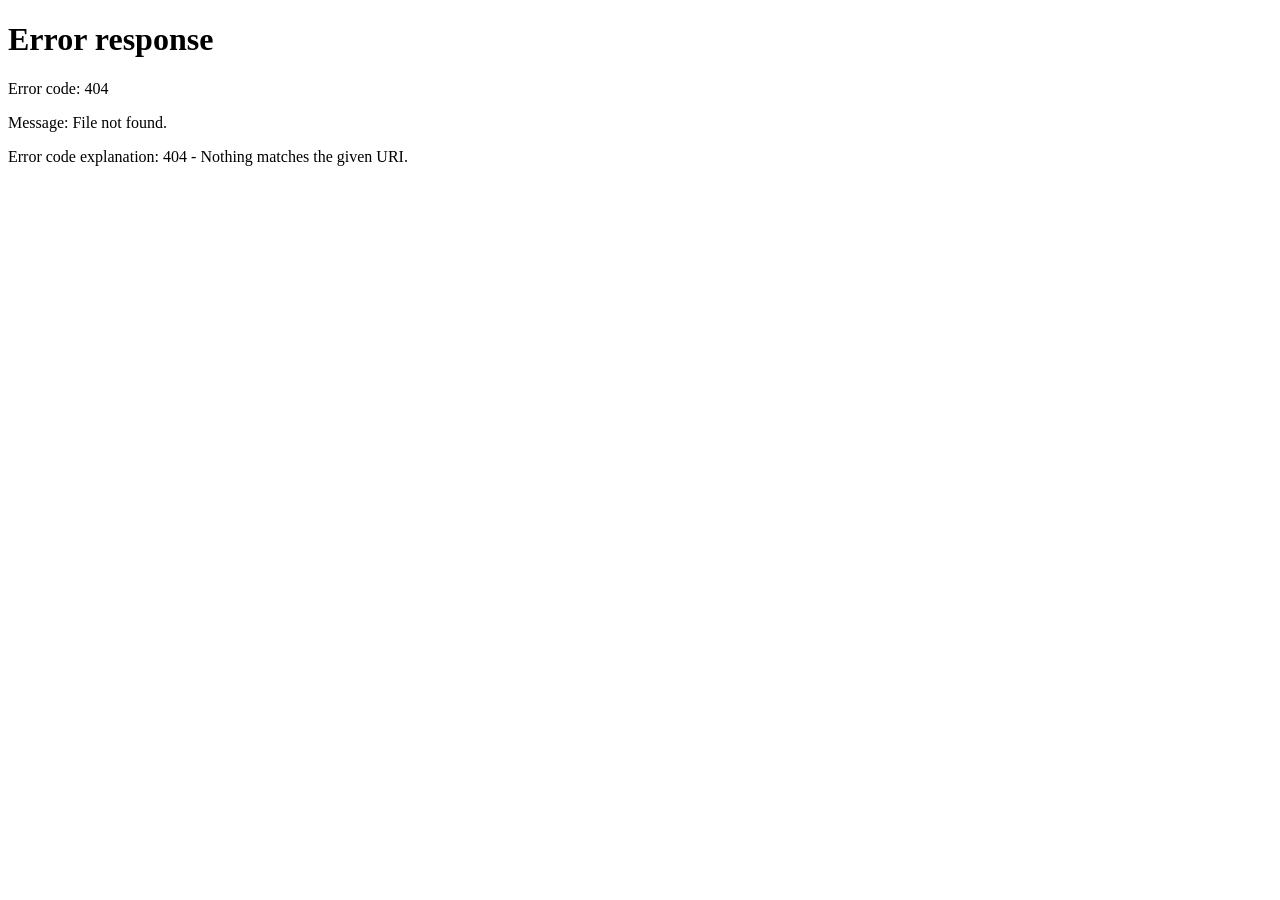
==== commit 9a0cd9ef: "Add files via upload" ====
--- a/courses.html
+++ b/courses.html
@@ -1,401 +1,11 @@
-<!DOCTYPE html>
-<html lang="en">
-<head>
-  <meta charset="UTF-8">
-  <meta name="viewport" content="width=device-width, initial-scale=1.0">
-  <title>Courses - LEARNHUB</title>
-  <link rel="stylesheet" href="../styles.css">
-</head>
-<body>
-  <header class="site-header">
-    <div class="container nav-wrap">
-      <a class="brand" href="../index.html">
-        <span class="brand-mark" aria-hidden="true">
-          <svg viewBox="0 0 64 64" role="img" aria-label="LearnHub logo">
-            <defs>
-              <linearGradient id="cap" x1="0" x2="1">
-                <stop offset="0" stop-color="#43d17a"/>
-                <stop offset="1" stop-color="#0aa5ff"/>
-              </linearGradient>
-            </defs>
-            <path d="M32 8 6 20l26 12 26-12L32 8Z" fill="url(#cap)"/>
-            <path d="M14 26v10c0 2 8 8 18 8s18-6 18-8V26L32 35 14 26Z" fill="#1f8fff" opacity=".9"/>
-            <path d="M50 24v14" stroke="#7fd3ff" stroke-width="3" stroke-linecap="round"/>
-            <circle cx="50" cy="41" r="3" fill="#43d17a"/>
-          </svg>
-        </span>
-        <span class="brand-text">
-          <span class="brand-name">LEARN<span>HUB</span></span>
-          <span class="brand-tag">Learn • Practice • Grow</span>
-        </span>
-      </a>
-
-      <nav class="main-nav" aria-label="Primary">
-        <a class="nav-link" href="../index.html"><span class="nav-icon">⌂</span> Home</a>
-        <a class="nav-link active" href="courses.html"><span class="nav-icon">▣</span> Course <span class="caret">▾</span></a>
-        <a class="nav-link" href="#"><span class="nav-icon">ⓘ</span> About</a>
-        <div class="account-menu" data-account-menu>
-          <button type="button" class="nav-link account-toggle" data-account-toggle aria-expanded="false" aria-haspopup="true">
-            <span class="nav-icon">👤</span> <span data-auth-user-label>Account</span> <span class="caret">▾</span>
-          </button>
-          <div class="account-panel" role="menu" aria-label="Account menu">
-            <div class="account-panel-header">
-              <div>
-                <p class="account-name" data-auth-user-name>Guest</p>
-                <p class="account-role" data-auth-user-email>Not signed in</p>
-              </div>
-              <button type="button" class="account-close" data-account-close aria-label="Close account menu">×</button>
-            </div>
-            <div class="account-divider"></div>
-            <a href="#" class="account-item" role="menuitem">
-              <span class="account-item-left"><span class="account-item-icon">⚙</span><span>Settings</span></span>
-              <span class="account-chevron">›</span>
-            </a>
-            <a href="#" class="account-item" role="menuitem" data-open-auth="login" data-auth-show="logged-out">
-              <span class="account-item-left"><span class="account-item-icon">⇢</span><span>Login / Sign Up</span></span>
-              <span class="account-chevron">›</span>
-            </a>
-            <a href="#" class="account-item" role="menuitem" data-logout data-auth-show="logged-in" hidden>
-              <span class="account-item-left"><span class="account-item-icon">⎋</span><span>Sign Out</span></span>
-              <span class="account-chevron">›</span>
-            </a>
-            <a href="#" class="account-item" role="menuitem">
-              <span class="account-item-left"><span class="account-item-icon">📖</span><span>LeadManager Support</span></span>
-              <span class="account-external">↗</span>
-            </a>
-            <div class="account-manager">
-              <p class="account-manager-label">Account access</p>
-              <p class="account-manager-name" data-auth-show="logged-out">Sign in to upload and download notes.</p>
-              <p class="account-manager-name" data-auth-show="logged-in" hidden>All learning tasks are available.</p>
-            </div>
-          </div>
-        </div>
-        <button type="button" class="nav-auth-btn" data-open-auth="login" data-auth-show="logged-out">Login / Sign Up</button>
-      </nav>
-
-      <form class="search" role="search" onsubmit="event.preventDefault();">
-        <input type="search" placeholder="Search courses..." aria-label="Search courses">
-        <button type="submit" aria-label="Search">🔍</button>
-      </form>
-    </div>
-  </header>
-
-  <main class="courses-page">
-    <section class="page-hero">
-      <div class="container">
-        <p class="page-kicker">Courses Page</p>
-        <h1>All Courses &amp; Learning Paths</h1>
-        <p>Hitamo category wifuza, urebe amasomo arimo, hanyuma utangire kwiga uko bikwiye kuva ku ntangiriro kugeza ku rwego rwohejuru.</p>
-        <div class="quick-links" aria-label="Course categories">
-          <a href="#programming">Programming</a>
-          <a href="#networking">Networking</a>
-          <a href="#software">Software</a>
-          <a href="#computer-system">Computer System</a>
-          <a href="#iot">IoT</a>
-          <a href="#rwanda-school-notes">Rwanda School Notes</a>
-        </div>
-      </div>
-    </section>
-
-    <section class="page-section">
-      <div class="container">
-        <div class="category-list">
-          <article class="category-card" id="programming">
-            <div class="category-head">
-              <span class="category-badge green">Programming</span>
-              <h3>Programming Courses</h3>
-            </div>
-            <p>Menya indimi z'ingenzi zo kubaka websites, applications, na systems.</p>
-            <ul class="topic-chips">
-              <li><a href="course.php?course=html">HTML</a></li>
-              <li><a href="course.php?course=css">CSS</a></li>
-              <li><a href="course.php?course=javascript">JavaScript</a></li>
-              <li><a href="course.php?course=python">Python</a></li>
-              <li><a href="course.php?course=php">PHP</a></li>
-              <li><a href="course.php?course=java">Java</a></li>
-              <li><a href="course.php?course=cpp">C++</a></li>
-              <li><a href="course.php?course=sql">SQL</a></li>
-            </ul>
-          </article>
-
-          <article class="category-card" id="networking">
-            <div class="category-head">
-              <span class="category-badge blue">Networking</span>
-              <h3>Networking Courses</h3>
-            </div>
-            <p>Iga uko imiyoboro ikora, uko itunganywa, n'uburyo bwo kuyirinda.</p>
-            <ul class="topic-chips">
-              <li><a href="course.php?course=lan">LAN</a></li>
-              <li><a href="course.php?course=wan">WAN</a></li>
-              <li><a href="course.php?course=vlan">VLAN</a></li>
-              <li><a href="course.php?course=routing">Routing</a></li>
-              <li><a href="course.php?course=switching">Switching</a></li>
-              <li><a href="course.php?course=dhcp">DHCP</a></li>
-              <li><a href="course.php?course=dns">DNS</a></li>
-              <li><a href="course.php?course=cybersecurity">Cybersecurity</a></li>
-            </ul>
-          </article>
-
-          <article class="category-card" id="software">
-            <div class="category-head">
-              <span class="category-badge purple">Software</span>
-              <h3>Software Courses</h3>
-            </div>
-            <p>Sobanukirwa no gutegura, kubaka no gucunga software na databases.</p>
-            <ul class="topic-chips">
-              <li><a href="course.php?course=software-development">Software development</a></li>
-              <li><a href="course.php?course=databases">Databases</a></li>
-              <li><a href="course.php?course=operating-systems">Operating systems</a></li>
-              <li><a href="course.php?course=application-development">Application development</a></li>
-            </ul>
-          </article>
-
-          <article class="category-card" id="computer-system">
-            <div class="category-head">
-              <span class="category-badge orange">Computer System</span>
-              <h3>Computer System Courses</h3>
-            </div>
-            <p>Wige ibice bya mudasobwa, kuyisana, kuyitaho no gukemura ibibazo.</p>
-            <ul class="topic-chips">
-              <li><a href="course.php?course=computer-hardware">Computer hardware</a></li>
-              <li><a href="course.php?course=maintenance">Maintenance</a></li>
-              <li><a href="course.php?course=troubleshooting">Troubleshooting</a></li>
-              <li><a href="course.php?course=computer-systems-os">Operating systems</a></li>
-            </ul>
-          </article>
-
-          <article class="category-card" id="iot">
-            <div class="category-head">
-              <span class="category-badge teal">IoT</span>
-              <h3>IoT Courses</h3>
-            </div>
-            <p>Injira mu isi y'ibikoresho by'ikoranabuhanga bihujwe na internet n'ubwenge bw'ibikoresho.</p>
-            <ul class="topic-chips">
-              <li><a href="course.php?course=arduino">Arduino</a></li>
-              <li><a href="course.php?course=esp32">ESP32</a></li>
-              <li><a href="course.php?course=sensors">Sensors</a></li>
-              <li><a href="course.php?course=electronics">Electronics</a></li>
-              <li><a href="course.php?course=embedded-systems">Embedded systems</a></li>
-              <li><a href="course.php?course=smart-home">Smart home</a></li>
-            </ul>
-          </article>
-
-          <article class="category-card" id="rwanda-school-notes">
-            <div class="category-head">
-              <span class="category-badge green">Rwanda School Notes</span>
-              <h3>Rwanda School Notes</h3>
-            </div>
-            <p>Soma inoti ziteguye neza z'amasomo y'ishuri, zifasha kwiga no kwitegura ibizamini.</p>
-            <ul class="topic-chips">
-              <li><a href="course.php?course=mathematics-notes">Mathematics</a></li>
-              <li><a href="course.php?course=physics-notes">Physics</a></li>
-              <li><a href="course.php?course=chemistry-notes">Chemistry</a></li>
-              <li><a href="course.php?course=biology-notes">Biology</a></li>
-              <li><a href="course.php?course=computer-science-notes">Computer Science</a></li>
-              <li><a href="course.php?course=english-notes">English</a></li>
-            </ul>
-          </article>
-        </div>
-      </div>
-    </section>
-
-    <section class="page-section">
-      <div class="container">
-        <div class="learning-shortcuts">
-          <div>
-            <p class="page-kicker">Course learning page</p>
-            <h2>Open a lesson</h2>
-            <p>The same navigation works for every LEARNHUB course. The first unit is open. Later units unlock as you finish the one before them.</p>
-          </div>
-          <div class="shortcut-row">
-            <a href="course.php?course=html">HTML</a>
-            <a href="course.php?course=python">Python</a>
-            <a href="course.php?course=mathematics">Mathematics</a>
-            <a href="course.php?course=physics">Physics</a>
-          </div>
-        </div>
-      </div>
-    </section>
-
-    <section class="page-section notes-footer-section" id="notes">
-      <div class="container">
-        <div class="notes-app" data-notes-app>
-          <div class="notes-access notes-compact">
-            <div class="notes-access-head">
-              <div>
-                <h2><span class="accent-bar"></span>Course Notes &amp; Resources</h2>
-                <p class="auth-status" data-notes-auth-status>Log in or sign up to upload and download notes.</p>
-              </div>
-            </div>
-            <div class="notes-actions">
-              <div class="notes-card">
-                <h3>Download Notes</h3>
-                <p>Access course notes and downloadable resources for your learning.</p>
-                <div class="notes-btn-row">
-                  <a href="#available-notes" class="btn btn-primary small">Browse Available Notes</a>
-                  <a href="#available-notes" class="btn btn-secondary-dark small">View Library</a>
-                </div>
-              </div>
-              <div class="notes-card" data-notes-auth-required>
-                <h3>Upload Notes</h3>
-                <p>Share your study notes and resources with your account.</p>
-                <div class="notes-upload-form">
-                  <label class="notes-field"><span>Note title</span><input type="text" data-note-title maxlength="200" placeholder="e.g. Database Normalization Notes"></label>
-                  <label class="notes-field"><span>Course category</span>
-                    <select data-note-category>
-                      <option value="">Select category</option>
-                      <option value="Programming">Programming</option>
-                      <option value="Networking">Networking</option>
-                      <option value="Software">Software</option>
-                      <option value="Computer System">Computer System</option>
-                      <option value="IoT">IoT</option>
-                      <option value="Rwanda School Notes">Rwanda School Notes</option>
-                      <option value="Other">Other</option>
-                    </select>
-                  </label>
-                  <input type="file" data-note-file accept=".pdf,.doc,.docx,.ppt,.pptx,.txt,.jpg,.png" class="visually-hidden-file">
-                  <button type="button" class="btn btn-secondary-dark small" data-note-pick>Choose File</button>
-                  <div class="note-selected" data-note-selected style="display:none;">
-                    <strong data-note-selected-name></strong>
-                    <div class="note-selected-meta" data-note-selected-meta></div>
-                  </div>
-                  <button type="button" class="btn btn-primary small note-upload-submit" data-note-upload-btn style="display:none;">Upload Notes</button>
-                  <div class="note-progress" data-note-progress style="display:none;">
-                    <div class="note-progress-track"><div class="note-progress-bar" data-note-progress-bar></div></div>
-                    <div class="note-progress-text" data-note-progress-text></div>
-                  </div>
-                  <div class="notes-msg" data-note-upload-msg style="display:none;"></div>
-                </div>
-              </div>
-            </div>
-            <p class="protected-hint" data-auth-show="logged-out">Only logged-in users can upload and download notes.</p>
-          </div>
-
-          <section class="notes-library" id="available-notes" aria-label="Available Course Notes and Resources">
-            <div class="notes-library-head">
-              <div>
-                <h3>Available Course Notes &amp; Resources</h3>
-                <p>Browse uploaded notes, read them online, or download them for offline study.</p>
-              </div>
-              <div class="notes-library-controls">
-                <input type="search" data-notes-search placeholder="Search notes..." aria-label="Search notes">
-                <select data-notes-filter aria-label="Filter by category">
-                  <option value="all">All categories</option>
-                  <option value="Programming">Programming</option>
-                  <option value="Networking">Networking</option>
-                  <option value="Software">Software</option>
-                  <option value="Computer System">Computer System</option>
-                  <option value="IoT">IoT</option>
-                  <option value="Rwanda School Notes">Rwanda School Notes</option>
-                  <option value="Other">Other</option>
-                </select>
-                <button type="button" class="btn btn-secondary-dark small" data-notes-refresh>Refresh</button>
-              </div>
-            </div>
-            <div class="notes-count" data-notes-count>0 notes</div>
-            <div class="notes-list" data-notes-list><div class="notes-empty">Loading notes...</div></div>
-          </section>
-
-          <section class="note-reader" data-note-reader style="display:none;" aria-label="Note reader">
-            <div class="note-reader-head">
-              <div>
-                <h3 data-reader-title>Note title</h3>
-                <p class="note-reader-meta" data-reader-meta></p>
-              </div>
-              <div class="note-reader-controls">
-                <button type="button" class="btn btn-secondary-dark small" data-reader-prev>Previous</button>
-                <button type="button" class="btn btn-secondary-dark small" data-reader-next>Next</button>
-                <button type="button" class="btn btn-secondary-dark small" data-reader-zoom-out" aria-label="Zoom out">-</button>
-                <span class="reader-zoom-label" data-reader-zoom-label>100%</span>
-                <button type="button" class="btn btn-secondary-dark small" data-reader-zoom-in" aria-label="Zoom in">+</button>
-                <a class="btn btn-primary small" data-reader-download href="#" download>Download</a>
-                <button type="button" class="btn btn-secondary-dark small" data-reader-close>Close Reader</button>
-              </div>
-            </div>
-            <div class="note-reader-body" data-reader-body></div>
-          </section>
-        </div>
-      </div>
-    </section>
-
-  </main>
-
-  <footer class="site-footer">
-    <div class="container footer-content">
-      <div class="footer-brand">
-        <h2>LEARNHUB</h2>
-        <p>Learn • Practice • Grow</p>
-      </div>
-      <div class="footer-details">
-        <p><strong>Contact:</strong> <a href="tel:+250793455176">+250 793 455 176</a></p>
-        <p><strong>Email:</strong> <a href="mailto:pacifiqueiragena004@gmail.com">pacifiqueiragena004@gmail.com</a></p>
-        <p><strong>Location:</strong> KIGALI, RWANDA</p>
-      </div>
-      <div class="footer-social">
-        <p class="footer-social-title">Social Media</p>
-        <div class="social-icons" aria-label="Social media links">
-          <a href="#" aria-label="Facebook" class="social-icon">
-            <svg viewBox="0 0 24 24" aria-hidden="true"><path fill="currentColor" d="M13.5 21v-8.25h2.77l.41-3.22H13.5V7.47c0-.93.26-1.57 1.6-1.57h1.71V3.02c-.3-.04-1.3-.13-2.47-.13-2.44 0-4.11 1.49-4.11 4.23v2.41H7.47v3.22h2.76V21h3.27Z"/></svg>
-          </a>
-          <a href="#" aria-label="X" class="social-icon">
-            <svg viewBox="0 0 24 24" aria-hidden="true"><path fill="currentColor" d="M18.244 2H21l-6.53 7.46L22 22h-6.172l-4.833-6.32L5.464 22H2.706l6.985-7.98L2 2h6.328l4.37 5.777L18.244 2Zm-2.163 17.97h1.713L7.405 3.923H5.567l10.514 16.047Z"/></svg>
-          </a>
-          <a href="#" aria-label="Instagram" class="social-icon">
-            <svg viewBox="0 0 24 24" aria-hidden="true"><path fill="currentColor" d="M7.75 2h8.5A5.75 5.75 0 0 1 22 7.75v8.5A5.75 5.75 0 0 1 16.25 22h-8.5A5.75 5.75 0 0 1 2 16.25v-8.5A5.75 5.75 0 0 1 7.75 2Zm0 1.5A4.25 4.25 0 0 0 3.5 7.75v8.5a4.25 4.25 0 0 0 4.25 4.25h8.5a4.25 4.25 0 0 0 4.25-4.25v-8.5a4.25 4.25 0 0 0-4.25-4.25h-8.5Zm8.88 1.94a1.13 1.13 0 1 1 0 2.25 1.13 1.13 0 0 1 0-2.25ZM12 7a5 5 0 1 1 0 10 5 5 0 0 1 0-10Zm0 1.5a3.5 3.5 0 1 0 0 7 3.5 3.5 0 0 0 0-7Z"/></svg>
-          </a>
-          <a href="#" aria-label="LinkedIn" class="social-icon">
-            <svg viewBox="0 0 24 24" aria-hidden="true"><path fill="currentColor" d="M6.94 8.5H3.56V20h3.38V8.5ZM5.25 3A1.97 1.97 0 1 0 5.3 6.94 1.97 1.97 0 0 0 5.25 3ZM20.44 20h-3.37v-5.59c0-1.33-.03-3.04-1.85-3.04-1.86 0-2.14 1.45-2.14 2.94V20H9.71V8.5h3.23v1.57h.05c.45-.85 1.55-1.75 3.19-1.75 3.41 0 4.04 2.24 4.04 5.16V20h.22Z"/></svg>
-          </a>
-          <a href="#" aria-label="YouTube" class="social-icon">
-            <svg viewBox="0 0 24 24" aria-hidden="true"><path fill="currentColor" d="M21.6 7.2a3 3 0 0 0-2.11-2.12C17.63 4.58 12 4.58 12 4.58s-5.63 0-7.49.5A3 3 0 0 0 2.4 7.2 31.4 31.4 0 0 0 1.9 12c0 1.61.17 3.21.5 4.8a3 3 0 0 0 2.11 2.12c1.86.5 7.49.5 7.49.5s5.63 0 7.49-.5a3 3 0 0 0 2.11-2.12c.33-1.59.5-3.19.5-4.8 0-1.61-.17-3.21-.5-4.8ZM10 15.5v-7l6 3.5-6 3.5Z"/></svg>
-          </a>
-        </div>
-      </div>
-    </div>
-    <div class="container footer-bottom">
-      <p>&copy; 2026 LEARNHUB. All rights reserved.</p>
-    </div>
-  </footer>
-
-  <div class="auth-modal" data-auth-modal aria-hidden="true">
-    <div class="auth-dialog" role="dialog" aria-modal="true" aria-label="Login or Sign Up">
-      <button type="button" class="auth-close" data-close-auth aria-label="Close">×</button>
-      <h2>Welcome to LEARNHUB</h2>
-      <p class="auth-subtitle">Login or create an account to upload and download notes. All tasks are available for logged-in users.</p>
-      <div class="auth-tabs">
-        <button type="button" class="auth-tab active" data-auth-tab="login">Login</button>
-        <button type="button" class="auth-tab" data-auth-tab="signup">Sign Up</button>
-      </div>
-      <p class="auth-message" data-auth-message></p>
-      <form class="auth-form active" data-auth-form="login">
-        <label>Email<input type="email" name="email" required placeholder="you@example.com"></label>
-        <label>Password<input type="password" name="password" required placeholder="Your password"></label>
-        <button type="submit" class="btn btn-primary auth-submit">Login</button>
-      </form>
-      <form class="auth-form" data-auth-form="signup">
-        <input type="hidden" name="role" value="student">
-        <div class="role-select-grid" aria-label="Account type">
-          <button type="button" class="role-select-card selected" data-role-select="student">
-            <span class="role-select-icon"><i class="fa-solid fa-user-graduate"></i></span>
-            <strong>Student Account</strong>
-            <span>Access courses, read lessons, download notes, complete quizzes, and track your progress.</span>
-          </button>
-          <button type="button" class="role-select-card" data-role-select="teacher">
-            <span class="role-select-icon"><i class="fa-solid fa-chalkboard-user"></i></span>
-            <strong>Teacher Account</strong>
-            <span>Upload and organize notes, manage materials, and view student learning progress after admin approval.</span>
-          </button>
-        </div>
-        <p class="role-select-note">Teacher accounts require administrator approval before teacher privileges become active.</p>
-        <label>Full Name<input type="text" name="name" required placeholder="Your name"></label>
-        <label>Email<input type="email" name="email" required placeholder="you@example.com"></label>
-        <label>Password<input type="password" name="password" required minlength="4" placeholder="Create a password"></label>
-        <button type="submit" class="btn btn-primary auth-submit">Create Account</button>
-      </form>
-    </div>
-  </div>
-
-  <script src="../script.js"></script>
-  <script src="resources.js"></script>
-</body>
-</html>
+<!DOCTYPE html>
+<html lang="en">
+<head>
+  <meta charset="UTF-8">
+  <meta http-equiv="refresh" content="0; url=course/courses.html">
+  <title>Redirecting...</title>
+</head>
+<body>
+  <p>Redirecting to <a href="course/courses.html">course/courses.html</a>...</p>
+</body>
+</html>
